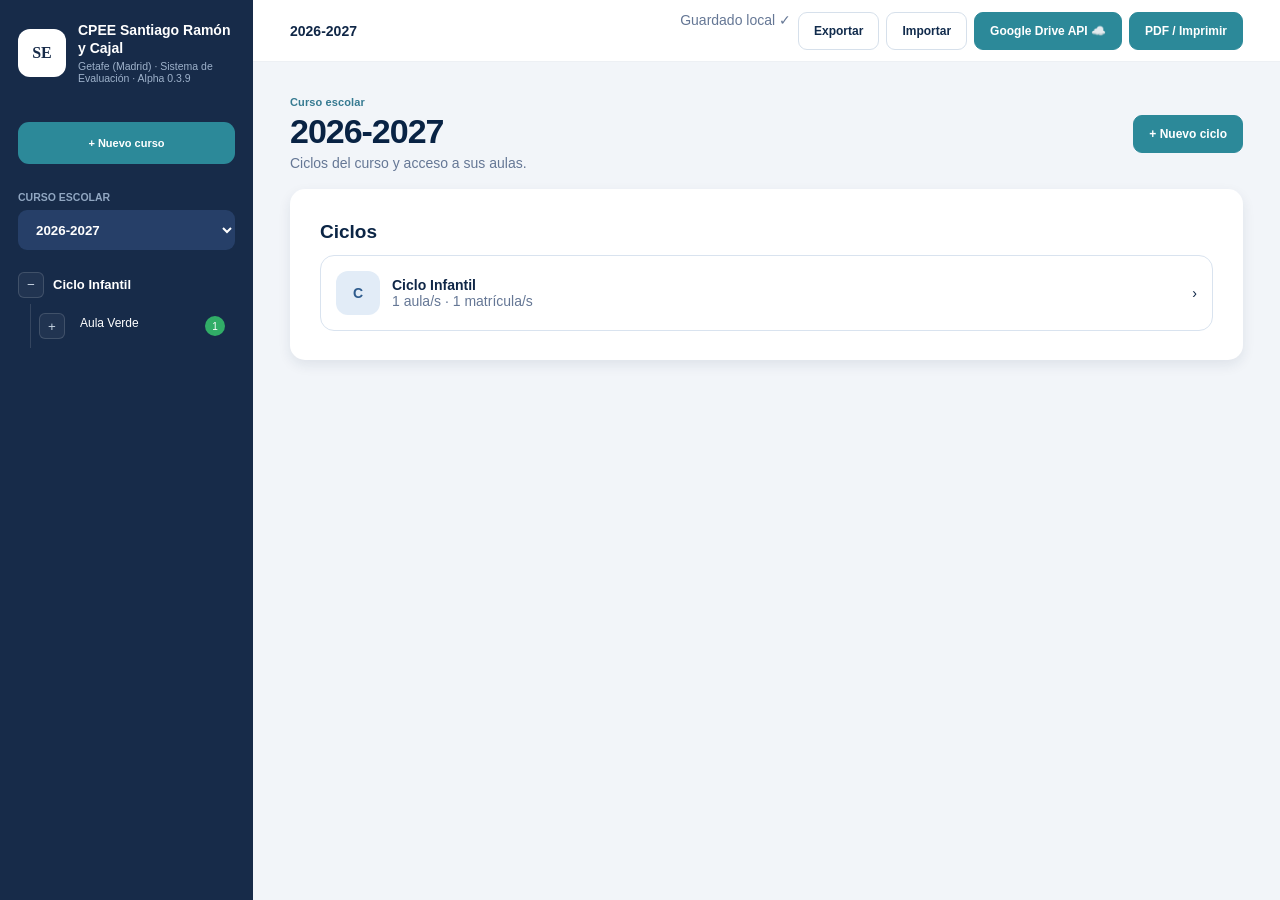
==== Evaluacion_Inicial_Gestion_Aula_ALPHA_0_3_9_DRIVE_API.html @ 4d6ffe16 "Add files via upload" ====
<!doctype html><html lang="es"><head><meta charset="utf-8"><meta name="viewport" content="width=device-width,initial-scale=1"><title>Sistema de Evaluación · Alpha 0.3.9+</title><style>
:root{--nav:#172b49;--nav2:#1f3557;--acc:#3f6ea3;--bg:#e9eef7;--line:#d6dfed;--muted:#69768c;--green:#16745a;--amber:#9b6918;--red:#a23b48;font-family:"Segoe UI",Arial,sans-serif}*{box-sizing:border-box}body{margin:0;background:var(--bg);color:#1e2a40;font-size:14px}.app{display:grid;grid-template-columns:292px 1fr;min-height:100vh}.side{position:sticky;top:0;height:100vh;overflow:auto;background:var(--nav);color:#fff;padding:18px 14px}.brand{display:flex;gap:11px;align-items:center;padding-bottom:16px;border-bottom:1px solid #ffffff22}.mark,.schoolLogo{width:52px;height:52px;background:#fff;color:var(--nav);border-radius:9px;display:grid;place-items:center;font:700 16px Georgia;overflow:hidden;flex:none}.schoolLogo img{width:100%;height:100%;object-fit:contain}.brand small{display:block;color:#b9c8de}.side label{display:block;margin:15px 5px 5px;color:#9fb2cf;font-size:11px;font-weight:800}.side select{width:100%;padding:9px;color:#fff;background:#203b62;border:1px solid #ffffff33;border-radius:7px}.cycle{width:100%;padding:9px 7px;border:0;background:none;color:#fff;text-align:left;font-weight:700;cursor:pointer}.rooms{margin-left:15px;padding-left:7px;border-left:1px solid #ffffff25}.room{width:100%;border:0;background:none;color:#d5dfed;text-align:left;padding:8px;border-radius:7px;cursor:pointer}.room:hover,.room.on{background:#fff;color:var(--nav);font-weight:700}.sideBtns{display:grid;gap:6px;margin-top:20px;padding-top:14px;border-top:1px solid #ffffff22}.main{min-width:0}.top{position:sticky;top:0;z-index:10;display:flex;justify-content:space-between;align-items:center;padding:12px 22px;background:#fff;border-bottom:1px solid var(--line)}.actions{display:flex;gap:7px;flex-wrap:wrap}.btn{border:1px solid var(--line);background:#fff;color:#1e2a40;padding:8px 11px;border-radius:7px;font:inherit;font-weight:600;cursor:pointer}.btn.primary{background:var(--nav2);border-color:var(--nav2);color:#fff}.btn.danger{color:var(--red)}.btn.sm{padding:5px 8px;font-size:12px}.side .btn{background:transparent;color:#fff;border-color:#ffffff35}.content{max-width:1220px;margin:auto;padding:24px}.hero,.head{display:flex;justify-content:space-between;align-items:flex-start;gap:12px}.hero{margin-bottom:18px}.ey{font-size:11px;font-weight:800;color:var(--acc);text-transform:uppercase}h1{font:700 30px Georgia;margin:4px 0}h2{font:700 21px Georgia;margin:3px 0 12px}.muted{color:var(--muted)}.card{background:#fff;border:1px solid var(--line);border-radius:11px;padding:20px;margin-bottom:18px;box-shadow:0 9px 25px #1a2a4414}.stats{display:grid;grid-template-columns:repeat(4,1fr);gap:10px;margin-bottom:18px}.stat{background:#fff;border:1px solid var(--line);border-radius:10px;padding:14px}.stat b{display:block;font-size:25px;color:var(--nav2)}.grid{display:grid;grid-template-columns:1fr 1fr;gap:10px}.full{grid-column:1/-1}.field label{display:block;font-size:11px;font-weight:800;color:var(--muted);margin-bottom:4px}.field input,.field textarea,.field select{width:100%;padding:8px;border:1px solid var(--line);border-radius:7px;font:inherit}.field textarea{min-height:60px}.students{display:grid;grid-template-columns:repeat(auto-fill,minmax(230px,1fr));gap:10px}.student{border:1px solid var(--line);border-radius:9px;padding:13px;cursor:pointer}.student:hover{border-color:var(--acc);transform:translateY(-1px)}.avatar{width:36px;height:36px;border-radius:50%;background:#dfe8f5;display:grid;place-items:center;color:var(--nav2);font-weight:800}.studentTop{display:flex;gap:9px;align-items:center}.studentTop div:nth-child(2){flex:1}.tag{display:inline-block;margin-top:8px;padding:4px 8px;border-radius:99px;background:#edf1f6;color:var(--muted);font-size:11px;font-weight:800}.tag.ok{background:#e5f3ed;color:var(--green)}.tag.work{background:#fbf0dc;color:var(--amber)}.tabs{position:sticky;top:61px;z-index:8;display:flex;gap:5px;overflow:auto;background:#edf2f8;border:1px solid var(--line);border-radius:9px;padding:8px;margin-bottom:15px}.section{scroll-margin-top:132px}.chips{display:grid;grid-template-columns:repeat(auto-fit,minmax(190px,1fr));gap:7px}.chip{border:1px solid var(--line);border-radius:7px;padding:7px;background:#fff}.area{padding:0;overflow:hidden}.areaHead{padding:14px 17px;background:#e4ecf7;border-top:4px solid var(--nav2)}.areaBody{padding:14px}.block{border:1px solid var(--line);border-radius:8px;overflow:hidden;margin-bottom:13px}.block h3{margin:0;padding:10px 12px;background:#f2f5fa}table{width:100%;border-collapse:collapse}th,td{border:1px solid var(--line);padding:7px;vertical-align:top}th{background:#f7f9fc;color:var(--muted);font-size:11px}.score{width:44px;text-align:center}.obs{width:100%;min-height:45px;border:1px solid var(--line);border-radius:6px}.ap{background:#fff6e7;border-left:4px solid var(--amber);padding:10px}.priority{display:grid;grid-template-columns:32px 1fr;gap:7px;margin:7px 0}.pnum{display:grid;place-items:center;background:var(--nav2);color:#fff;border-radius:6px}.modal{position:fixed;inset:0;background:#081425aa;display:none;place-items:center;z-index:30;padding:16px}.modal.open{display:grid}.modalbox{width:min(620px,100%);max-height:90vh;overflow:auto;background:#fff;border-radius:11px;padding:20px}.hidden{display:none!important}.warning{padding:9px;border-radius:7px;background:#fff6dc;border:1px solid #ead396;color:#745015;margin-bottom:14px;font-size:12px}@media(max-width:850px){.app{grid-template-columns:1fr}.side{position:static;height:auto}.stats,.grid{grid-template-columns:1fr}.top{position:static}}@media print{.side,.top,.noprint,.tabs,.warning{display:none!important}.app{display:block}.content{padding:0}.card{box-shadow:none}.area{break-before:page}}

.sideCreate{margin:15px 0 4px}.sideCreate .btn{width:100%}.cycleRow{display:grid;grid-template-columns:30px 1fr;gap:3px;align-items:center}.cycleToggle{height:28px;border:1px solid #ffffff24;border-radius:6px;background:rgba(255,255,255,.07);color:#fff;cursor:pointer}.cycleName{border:0;background:none;color:#fff;text-align:left;padding:9px 5px;font-weight:700;cursor:pointer}.cycleName.on{background:rgba(255,255,255,.15);border-radius:7px}.treeEmpty{padding:7px}.navCards{display:grid;grid-template-columns:repeat(auto-fit,minmax(245px,1fr));gap:12px}.navCard{display:grid;grid-template-columns:44px 1fr auto;align-items:center;gap:12px;padding:15px;border:1px solid #d9e3ef;border-radius:14px;background:rgba(255,255,255,.78);cursor:pointer}.navIcon,.evalIcon{width:44px;height:44px;border-radius:12px;background:#e2ecf7;display:grid;place-items:center;font-weight:800;color:#2e5b8d}.emptyState{padding:24px;border:1px dashed #bdcbdc;border-radius:12px;color:var(--muted);text-align:center}.viewGap{margin-top:14px}.student.historical{background:#f5f7fa}.tag.promoted{background:#e8e2f6;color:#644a98}.tag.off{background:#eceff3;color:#687386}.historyNotice{margin:0 0 16px;padding:12px 14px;border-left:4px solid #7a68a0;background:#f1edf8;border-radius:8px;color:#57486f}.evalList{display:grid;gap:10px;margin-top:14px}.evalCard{display:flex;justify-content:space-between;gap:12px;align-items:center;padding:13px;border:1px solid #d9e2ee;border-radius:12px;background:#fff}.evalMain{display:flex;gap:12px;align-items:center;cursor:pointer;flex:1}.evalActions,.modalActions{display:flex;gap:7px;flex-wrap:wrap}.modalActions{justify-content:flex-end;margin-top:15px}body{background:radial-gradient(circle at 8% 8%,rgba(98,142,192,.22),transparent 28rem),linear-gradient(145deg,#edf3f9,#e6edf6 52%,#f5f7fa);background-attachment:fixed}.side{background:linear-gradient(160deg,rgba(20,40,69,.96),rgba(30,59,92,.9));backdrop-filter:blur(16px)}.card,.stat,.modalbox{background:rgba(255,255,255,.88);border:1px solid rgba(255,255,255,.78);box-shadow:0 16px 40px rgba(35,52,80,.09);backdrop-filter:blur(10px)}
@page{size:A4 portrait;margin:11mm 9mm 12mm}@media print{html,body{background:#fff!important;font-size:9pt!important;-webkit-print-color-adjust:exact!important;print-color-adjust:exact!important}.side,.top,.noprint,.modal{display:none!important}.app{display:block!important}.content{max-width:none!important;padding:0!important}.card,.stat,.area,.block{background:#fff!important;backdrop-filter:none!important;box-shadow:none!important;border-color:#bac6d5!important}.area{break-before:page!important;overflow:visible!important}thead{display:table-header-group!important}tr,.apRow,.apPanel,.nextBox,.priority,.contextBox{break-inside:avoid!important}table{table-layout:fixed!important;font-size:7.2pt!important}th,td{padding:3px 4px!important;overflow-wrap:anywhere!important}textarea{resize:none!important;overflow:visible!important;min-height:30px!important}}

/* V26.2 reference visual layer retained */
:root{--nav:#172b49;--nav-selected:#263f68;--teal:#2c8999;--yellow:#ffc400;--red:#e54b43;--green:#2cab61;--blue:#2f7fd1;--canvas:#f2f5f9;--panel:#fff;--ink:#102747;--muted:#657795;--line:#dae3ee;--purple:#7d51c2;--purple-bg:#f1ebfb;--shadow:0 5px 13px rgba(25,48,78,.09);font-family:"Segoe UI",Arial,sans-serif}
html,body{background:var(--canvas);color:var(--ink)}body:before{display:none!important}.app{grid-template-columns:253px 1fr}.side{padding:22px 18px;background:var(--nav)!important;border:0;box-shadow:none!important;backdrop-filter:none!important;-webkit-backdrop-filter:none!important}.brand{padding:0 0 28px;border:0;gap:12px;min-width:0}.brand>div:last-child{min-width:0}.schoolLogo,.mark{width:48px;height:48px;border-radius:12px;background:#fff;border:0;box-shadow:none}.brand b{display:block;font-size:14px;font-weight:750;white-space:normal;line-height:1.25}.brand small{margin-top:3px;color:#9eb2cb;font-size:10.5px}.sideCreate{margin:10px 0 27px}.sideCreate .btn{width:100%;height:42px;border:0;border-radius:11px;background:var(--teal)!important;color:#fff;font-weight:700;box-shadow:none}.side label{margin:0 0 7px;color:#91a7c2;font-size:10.5px;letter-spacing:0;text-transform:none}.side select{height:40px;padding:0 14px;border:0;border-radius:9px;background:var(--nav-selected)!important;color:#fff!important;font-weight:700;box-shadow:none}.side select option{background:#fff!important;color:#172b49!important}.treeCycle{margin-top:20px}.cycleRow,.roomRow{display:grid;grid-template-columns:26px 1fr;gap:5px;align-items:center}.cycleToggle,.roomToggle{width:26px;height:26px;padding:0;border:1px solid #ffffff24;border-radius:6px;background:#ffffff0c;color:#c7d4e2;cursor:pointer}.cycleName{padding:7px 4px;margin:0;background:none!important;color:#fff;font-size:13px;font-weight:750;text-align:left}.rooms{margin:5px 0 0 12px;padding-left:8px;border-left:1px solid #ffffff20}.room{margin:2px 0;padding:10px 10px;border-radius:7px;color:#fff;font-size:12px}.room:hover{background:#203958}.room.on{position:relative;background:var(--nav-selected)!important;color:#fff!important;box-shadow:none!important}.room.on:before{content:"";position:absolute;left:-8px;top:0;bottom:0;width:4px;border-radius:2px;background:var(--yellow)}.roomCount{float:right;background:#31ad67;color:#fff;min-width:20px;height:20px;padding:0 6px;border-radius:999px;display:inline-grid;place-items:center;font-size:10px}.treeStudents{margin:3px 0 8px 31px;display:grid;gap:2px}.treeStudent{display:flex;justify-content:space-between;width:100%;padding:7px 9px;border:0;border-radius:6px;background:transparent;color:#aebfd2;text-align:left;font-size:11px;cursor:pointer}.treeStudent:hover,.treeStudent.on{background:#ffffff17;color:#fff}.treeStudent small{display:grid;place-items:center;min-width:18px;height:18px;border-radius:999px;background:#405b7d;color:#fff;font-size:9px}.treeEmpty{color:#91a7c2}.hidden{display:none!important}
.top{height:62px;padding:0 37px;background:#fff!important;border-bottom:1px solid #edf0f4;box-shadow:none!important;backdrop-filter:none!important}.content{max-width:none;padding:34px 37px 44px}.hero{margin:0 0 18px;align-items:center}.ey{color:#367a91;font-size:11px;letter-spacing:.01em;text-transform:none}.hero h1,h1{font-family:"Segoe UI",Arial,sans-serif;font-size:34px;font-weight:750;letter-spacing:-.03em;color:#092344}.btn{min-height:38px;padding:8px 15px;border:1px solid #d6e0eb;border-radius:9px;background:#fff;color:#112b4c;font-size:12px;font-weight:650;box-shadow:none}.btn:hover{background:#f8fafc;border-color:#c6d3e1;transform:none}.btn.primary{border-color:var(--teal);background:var(--teal);color:#fff}.btn.danger{background:#fff;color:#a63e49;border-color:#e1c8cd}.btn.sm{min-height:30px;padding:5px 10px;font-size:11px}.card,.stat,.modalbox,.evalHeader{background:#fff!important;border:0!important;border-radius:15px!important;box-shadow:var(--shadow)!important;backdrop-filter:none!important}.card{padding:29px 30px;margin-bottom:20px}h2{font-family:"Segoe UI",Arial,sans-serif;font-size:19px;font-weight:750;color:#0b2545}.historyNotice{margin:0 0 21px;padding:15px 24px;border:0;border-left:4px solid var(--purple);border-radius:6px;background:var(--purple-bg);color:#55426f;font-size:12px}.tag{display:inline-flex;align-items:center;gap:6px;padding:5px 11px;border-radius:999px;font-size:11px}.tag:before{content:"";width:8px;height:8px;border-radius:50%;background:currentColor}.tag.promoted{background:#f0e9fb;color:#7c4fbd}.tag.ok{background:#e9f7ef;color:#26935a}.tag.work{background:#fff1d5;color:#9b6a00}.tag.off{background:#edf1f5;color:#68788b}.studentColumns{display:grid;grid-template-columns:minmax(340px,.85fr) minmax(500px,1fr);gap:22px}.oneCol{grid-template-columns:1fr}.evalList{gap:12px}.evalCard{min-height:110px;padding:18px 18px 18px 26px;border:1px solid #dde5ef;border-radius:14px;background:#f8fafc;box-shadow:none}.pendingEval{border-left:4px solid var(--yellow)}.evalMain{gap:22px}.evalIcon{width:66px;height:66px;border-radius:50%;background:#f8fafc!important;color:#071e3d;box-shadow:inset 0 0 0 8px #dce5f1!important;font-size:14px;font-weight:800}.evalMain b{font-size:16px;color:#0b2749}.evalActions .btn:first-child{min-width:78px;background:var(--teal);border-color:var(--teal);color:#fff}.field label{margin-bottom:7px;color:#526884;font-size:11.5px;font-weight:500}.field input,.field textarea,.field select,.obs,.priority input{padding:11px 14px;border:1px solid #d5dfeb;border-radius:9px;background:#f9fbfd;color:#132a48;box-shadow:none}.field input:focus,.field textarea:focus,.field select:focus,.obs:focus,.priority input:focus{border-color:#8da9c6;box-shadow:0 0 0 3px #366b9d14}.flexibleField{min-width:0}.flexFieldHead{display:grid;grid-template-columns:1fr auto;gap:8px;align-items:center;margin-bottom:7px}.flexTitle{font-weight:650!important;background:#fff!important}.flexibleField textarea{width:100%;min-height:80px}.prioritiesHead{margin-top:22px}.tabs{top:62px;padding:7px;border:1px solid #e0e7ef!important;border-radius:10px;background:#fff!important;box-shadow:0 4px 12px #1f36520d!important}.identityV22{position:relative;overflow:hidden;background:#fff!important}.identityV22:before{content:"";position:absolute;left:0;right:0;top:0;height:7px;background:linear-gradient(90deg,var(--red) 0 25%,var(--yellow) 25% 50%,var(--green) 50% 75%,var(--blue) 75% 100%)}.area{border:1px solid #e0e6ee!important;border-radius:12px!important;background:#fff!important;box-shadow:none!important}.areaHead{padding:15px 18px;background:#f3f6f9!important;border:0!important;border-left:4px solid #2d709e!important}.block{border:1px solid #e1e7ed;border-radius:9px}.blockTitle,.block h3{background:#f8fafc}th{background:#f4f7fa;color:#52667c}th,td{border-color:#dce4eb}.modal{background:#0b1c318c;backdrop-filter:blur(3px)}.modalbox{padding:24px!important;border-radius:15px!important;box-shadow:0 18px 60px #091b303f!important}
@media(max-width:1000px){.studentColumns{grid-template-columns:1fr}}@media(max-width:850px){.app{grid-template-columns:1fr}.side{position:static;height:auto}.top{height:auto;padding:12px 18px}.content{padding:20px}}
@page{size:A4 portrait;margin:11mm 9mm 12mm}@media print{html,body{background:#fff!important;font-size:9pt!important}.side,.top,.noprint,.tabs,.modal{display:none!important}.app,.main{display:block!important}.content{max-width:none!important;padding:0!important}.studentColumns{display:block!important}.card,.stat,.evalHeader,.identityV22,.area,.block{background:#fff!important;box-shadow:none!important;border-color:#bcc8d4!important}.area{break-before:page!important;overflow:visible!important}thead{display:table-header-group!important}tr,.apRow,.apPanel,.nextBox,.priority,.contextBox,.flexibleField{break-inside:avoid!important}table{table-layout:fixed!important;font-size:7.1pt!important}textarea{resize:none!important;overflow:visible!important}}

/* V28.1 functional controls, preserving V26.2 visual language */
.flexibleField{padding:14px;border:1px solid #e0e7ef;border-radius:12px;background:#f8fafc}.flexFieldHead{display:grid;grid-template-columns:1fr auto;gap:9px;align-items:center;margin-bottom:9px}.flexTitle{width:100%;height:38px;padding:8px 11px;border:1px solid #d5dfeb;border-radius:8px;background:#fff;color:#0b2749;font:650 12px "Segoe UI",Arial,sans-serif}.flexTitle:focus,.flexibleField textarea:focus{outline:none;border-color:#8da9c6;box-shadow:0 0 0 3px #366b9d14}.flexibleField textarea{width:100%;min-height:88px!important;padding:11px 13px;border:1px solid #d5dfeb;border-radius:8px;background:#fff;color:#132a48;font:inherit}.deleteEvalBtn{background:#fff!important;border-color:#e1c8cd!important;color:#a63e49!important;min-width:auto!important}.deleteEvalBtn:hover{background:#fff5f6!important;border-color:#d9aeb6!important}.prioritiesHead{margin-top:24px}
@media print{.flexibleField{padding:5px!important;border:1px solid #ccd5df!important;background:#fff!important}.flexTitle,.flexibleField textarea{border-color:#ccd5df!important;background:#fff!important;box-shadow:none!important}}

/* Alpha 0.2: semantic evaluation metadata */
.evalMetaList{display:flex;gap:7px 14px;flex-wrap:wrap;margin-top:5px;color:#657795;font-size:12px}.evalMetaList span{white-space:nowrap}.evalMetaList b{font-weight:650;color:#405774}.evalHeaderInfo{min-width:0}.evalHeaderInfo>b{display:block;color:#102747;font-size:13px;margin-bottom:4px}.evalHeaderMeta{display:flex;gap:4px 14px;flex-wrap:wrap;color:#657795;font-size:11px}.evalHeaderMeta span{white-space:nowrap}.evalHeaderMeta b{font-weight:650;color:#415a77}.printEvalMeta{display:flex;flex-wrap:wrap;gap:10px 24px;margin-top:13px;padding-top:12px;border-top:1px solid #e2e8ef}.printEvalMeta>div{display:grid;gap:2px}.printEvalMeta span{color:#6b7c92;font-size:10px;text-transform:uppercase;letter-spacing:.035em}.printEvalMeta b{color:#15304f;font-size:12px;font-weight:650}
@media print{.printEvalMeta{display:grid!important;grid-template-columns:1.35fr .8fr .8fr .8fr 1fr!important;gap:4mm!important;margin-top:4mm!important;padding-top:3mm!important;border-top:1px solid #cfd8e2!important}.printEvalMeta span{font-size:6.8pt!important;color:#5c6d80!important}.printEvalMeta b{font-size:8pt!important}.evalHeaderMeta,.evalMetaList{display:none!important}}

/* Alpha 0.3 - profesionales estructurados */
.professionalsWrap{margin-top:2px;padding:16px 17px;border:1px solid #dde5ee;border-radius:12px;background:#f8fafc}.professionalsHead{margin-bottom:12px}.professionalsHead h3{margin:0 0 3px;color:#0b2749;font-size:14px}.professionalList{display:grid;gap:9px}.professionalRow{display:grid;grid-template-columns:minmax(160px,.55fr) minmax(260px,1.45fr) auto;gap:10px;align-items:end;padding:11px 12px;border:1px solid #dde5ef;border-radius:10px;background:#fff}.professionalRow .field{margin:0}.professionalDelete{margin-bottom:1px}.professionalEmpty{padding:16px;border:1px dashed #d1dbe6;border-radius:9px;background:#fff;color:#657795;text-align:center;font-size:12px}
@media(max-width:900px){.professionalRow{grid-template-columns:1fr}.professionalDelete{justify-self:start}}
@media print{.professionalsWrap{border:1px solid #c8d2dc!important;background:#fff!important;padding:7px!important}.professionalRow{grid-template-columns:.7fr 1.3fr!important;padding:5px!important;border-color:#d2dae3!important;break-inside:avoid!important}.professionalsHead .muted,.professionalEmpty{font-size:7pt!important}}
</style><style>.top,.tabs,.evalHeader{background:#fff!important;opacity:1!important;backdrop-filter:none!important}.evalHeader{position:sticky;top:0;z-index:30;display:grid;grid-template-columns:auto 1fr auto;gap:12px;align-items:center;padding:12px 14px;border:1px solid var(--line);border-radius:10px;margin-bottom:8px;box-shadow:0 3px 12px #00000012}.identityRow{display:grid;grid-template-columns:auto 1fr;gap:18px;align-items:center;margin-bottom:18px}.evalLogo{width:110px;height:82px;border:1px solid var(--line);border-radius:8px;background:#fff;overflow:hidden}.evalLogo img{width:100%;height:100%;object-fit:contain}.legend{display:flex;gap:6px;flex-wrap:wrap}.legend span{font-size:11px;font-weight:750;padding:4px 8px;border-radius:999px;background:#edf2f8}.areaHead,.blockTitle{display:flex;justify-content:space-between;align-items:center;gap:10px}.blockTitle{padding:10px 12px;background:#f2f5fa}.blockTitle h3{padding:0}.contextBox{box-shadow:none}.chip{display:grid;grid-template-columns:auto 1fr auto;gap:7px;align-items:center}.apRow td{background:#fff4df}.apPanel{border-left:4px solid var(--amber);padding:11px}.apOptions{display:grid;grid-template-columns:1fr 1fr;gap:7px;margin:9px 0}.apGrid{display:grid;grid-template-columns:repeat(4,1fr);gap:7px}.nextBox{padding:10px}.priority{grid-template-columns:32px 1fr auto}.identityV22{background:linear-gradient(125deg,#fff 55%,#eff4fb)}@media(max-width:900px){.evalHeader{position:static;grid-template-columns:1fr}.identityRow,.apGrid,.apOptions{grid-template-columns:1fr}.tabs{top:0}.section{scroll-margin-top:75px}}@media print{.evalHeader{position:static;box-shadow:none}.identityRow{grid-template-columns:auto 1fr}.apGrid,.apOptions{grid-template-columns:1fr 1fr}.section{scroll-margin-top:0}}
.tabs .btn.activeTab{background:var(--nav2);border-color:var(--nav2);color:#fff}
.btn.success{background:#e9f7ef;border-color:#b8e3ca;color:#16745a}
.btn.success:hover{background:#dcf2e6}
.btn.warn{background:#fff1d5;border-color:#edd39b;color:#9b6a00}
.btn:focus-visible,input:focus-visible,textarea:focus-visible,select:focus-visible,[contenteditable]:focus-visible{outline:2px solid var(--acc);outline-offset:2px}
.evalMetaEdit{display:grid;grid-template-columns:1fr 160px;gap:10px;margin-top:12px}
@media(max-width:700px){.evalMetaEdit{grid-template-columns:1fr}}
@media print{.evalMetaEdit{display:none!important}}
</style>
<script src="https://apis.google.com/js/api.js" onload="gapiLoaded()"></script>
<script src="https://accounts.google.com/gsi/client" onload="gisLoaded()"></script>
</head>
<body><div class="app"><aside class="side"><div class="brand" style="cursor:pointer" title="Ir al inicio del curso" onclick="selectCourse(db.selected.courseId)"><div class="schoolLogo"><img src="https://site.educa.madrid.org/cpee.ramonycajal.getafe//wp-content/uploads/cpee.ramonycajal.getafe/2021/04/cropped-logo-del-cole-imagen.png" alt="Logo del CPEE Santiago Ramón y Cajal" onerror="this.style.display='none';this.parentElement.textContent='SE'"></div><div><b>CPEE Santiago Ramón y Cajal</b><small>Getafe (Madrid) · Sistema de Evaluación · Alpha 0.3.9</small></div></div><div class="sideCreate noprint"><button class="btn sm" onclick="addCourseUI()">+ Nuevo curso</button></div><label>CURSO ESCOLAR</label><select id="courseSelect" onchange="selectCourse(this.value)"></select><nav id="tree"></nav></aside><main class="main"><header class="top"><div id="crumb"></div><div class="actions noprint"><span id="status" class="muted">Preparado</span><button class="btn" onclick="exportDB()">Exportar</button><button class="btn" onclick="fileDB.click()">Importar</button><input id="fileDB" type="file" accept="application/json" hidden><button class="btn primary" id="gdriveBtn" onclick="handleAuthClick()" title="Sincronizar directamente con Google Drive API">Google Drive API ☁️</button><button class="btn primary" onclick="saveAndPrint()">PDF / Imprimir</button></div></header><div id="content" class="content"></div></main></div><div id="modal" class="modal" onclick="if(event.target===this)closeModal()"><div class="modalbox"><div class="head"><h2 id="modalTitle"></h2><button class="btn sm" onclick="closeModal()">Cerrar</button></div><div id="modalBody"></div></div></div>
<script>
'use strict';
const KEY='sistema_evaluacion_v22',LEGACY_KEY='eval_aula_v19_relacional',id=()=>crypto.randomUUID?.()||Math.random().toString(36).slice(2)+Date.now().toString(36),clone=o=>JSON.parse(JSON.stringify(o)),esc=s=>String(s??'').replace(/[&<>"']/g,c=>({'&':'&amp;','<':'&lt;','>':'&gt;','"':'&quot;',"'":'&#39;'}[c]));
function seed(){const c=id(),cy=id(),cl=id(),sid=id(),en=id(),ev=id();return{schemaVersion:26,selected:{courseId:c,cycleId:null,classId:null,studentId:null,evaluationId:null},courses:[{id:c,name:'2026-2027',active:true}],cycles:[{id:cy,courseId:c,name:'Ciclo Infantil',open:true}],classes:[{id:cl,cycleId:cy,name:'Aula Verde',tutor:'',professionals:'',notes:''}],students:[{id:sid,name:'Alumno/a de ejemplo',birth:'',active:true}],enrollments:[{id:en,studentId:sid,classId:cl,courseId:c,startDate:new Date().toISOString().slice(0,10),endDate:null,status:'active'}],evaluations:[{id:ev,studentId:sid,enrollmentId:en,courseId:c,classId:cl,title:'Evaluación inicial',date:new Date().toISOString().slice(0,10),status:'draft',updatedAt:new Date().toISOString(),data:evaluationData()}],promotions:[]}}
let db;try{db=JSON.parse(localStorage.getItem(KEY))||JSON.parse(localStorage.getItem(LEGACY_KEY))||seed()}catch{db=seed()}let timer;
function migrate(){db.schemaVersion=26;db.selected=db.selected||{};db.selected.cycleId=null;db.selected.evaluationId=null;db.evaluations=db.evaluations||[];db.enrollments=db.enrollments||[];db.promotions=db.promotions||[];db.evaluations.forEach((e,i)=>{e.title=e.title||'Evaluación '+(i+1);e.date=e.date||String(e.updatedAt||new Date().toISOString()).slice(0,10);e.status=e.status||'draft';if(!e.enrollmentId)e.enrollmentId=db.enrollments.find(x=>x.studentId===e.studentId&&x.courseId===e.courseId&&x.classId===e.classId)?.id||null})}migrate();
const byId=(a,x)=>a.find(v=>v.id===x),course=()=>byId(db.courses,db.selected.courseId),selectedCycle=()=>byId(db.cycles,db.selected.cycleId),room=()=>byId(db.classes,db.selected.classId),cycleOf=c=>c?byId(db.cycles,c.cycleId):null,student=()=>byId(db.students,db.selected.studentId),contextEnrollment=(sid=student()?.id)=>db.enrollments.find(x=>x.studentId===sid&&x.courseId===db.selected.courseId&&(!db.selected.classId||x.classId===db.selected.classId))||db.enrollments.find(x=>x.studentId===sid&&x.courseId===db.selected.courseId),activeEnrollment=(sid=student()?.id)=>db.enrollments.find(x=>x.studentId===sid&&x.status==='active'),evaluation=()=>byId(db.evaluations,db.selected.evaluationId),evaluationsForEnrollment=en=>db.evaluations.filter(x=>x.enrollmentId===en?.id||(x.studentId===en?.studentId&&x.courseId===en?.courseId&&x.classId===en?.classId)).sort((a,b)=>(b.date||'').localeCompare(a.date||''));
function setSaveStatus(t){const s=document.getElementById('status'),es=document.getElementById('evalStatus');if(s)s.textContent=t;if(es)es.textContent=t}function save(){clearTimeout(timer);timer=null;try{localStorage.setItem(KEY,JSON.stringify(db));setSaveStatus('Guardado local ✓')}catch{setSaveStatus('Exporta una copia')}}function changed(){setSaveStatus('Guardando…');clearTimeout(timer);timer=setTimeout(save,150)}function saveAndPrint(){save();window.print()}window.addEventListener('beforeunload',()=>{if(timer)save()});document.addEventListener('keydown',e=>{if(e.key==='Escape'&&modal.classList.contains('open'))closeModal()});
function studentsInClass(cid){const ens=db.enrollments.filter(x=>x.classId===cid&&x.courseId===db.selected.courseId);return ens.map(en=>({student:byId(db.students,en.studentId),enrollment:en})).filter(x=>x.student)}function progress(sid,enrollmentId){const e=db.evaluations.filter(x=>x.studentId===sid&&(!enrollmentId||x.enrollmentId===enrollmentId)).sort((a,b)=>(b.date||'').localeCompare(a.date||''))[0];if(!e)return 0;let a=[];(e.data?.areas||[]).forEach(x=>x.blocks.forEach(b=>b.indicators.forEach(i=>a.push(i.score))));return a.length?Math.round(a.filter(Boolean).length/a.length*100):0}
function render(){renderTree();const r=room(),st=student(),cy=selectedCycle(),ev=evaluation();crumb.innerHTML=`<b>${esc(course()?.name||'')}</b>${cy?' · '+esc(cy.name):''}${r?' · '+esc(r.name):''}${st?' · '+esc(st.name):''}${ev?' · '+esc(ev.title):''}`;ev&&st?renderEvaluation(st,ev):st?renderStudent(st):r?renderClass(r):cy?renderCycle(cy):renderCourse(course());save()}
function renderTree(){courseSelect.innerHTML=db.courses.map(c=>`<option value="${c.id}" ${c.id===db.selected.courseId?'selected':''}>${esc(c.name)}</option>`).join('');tree.innerHTML=db.cycles.filter(x=>x.courseId===db.selected.courseId).map(cy=>`<div class="treeCycle"><div class="cycleRow"><button class="cycleToggle" title="${cy.open?'Colapsar':'Expandir'}" onclick="event.stopPropagation();toggleCycle('${cy.id}')">${cy.open?'−':'+'}</button><button class="cycleName ${cy.id===db.selected.cycleId&&!db.selected.classId?'on':''}" onclick="openCycle('${cy.id}')">${esc(cy.name)}</button></div><div class="rooms ${cy.open?'':'hidden'}">${db.classes.filter(x=>x.cycleId===cy.id).map(r=>{const rows=studentsInClass(r.id),opened=r.id===db.selected.classId;return`<div class="treeRoom"><div class="roomRow"><button class="roomToggle" title="${opened?'Ocultar alumnos':'Mostrar alumnos'}" onclick="event.stopPropagation();toggleRoom('${r.id}')">${opened?'−':'+'}</button><button class="room ${opened&&!db.selected.studentId?'on':''}" onclick="openClass('${r.id}')">${esc(r.name)} <span class="roomCount">${rows.length}</span></button></div><div class="treeStudents ${opened?'':'hidden'}">${rows.map(({student:st,enrollment:en})=>{const promoted=en.status==='completed'&&db.promotions.some(p=>p.fromEnrollmentId===en.id);return`<button class="treeStudent ${st.id===db.selected.studentId?'on':''}" onclick="openStudent('${st.id}')"><span>${esc(st.name)}</span>${promoted?'<small>P</small>':en.status==='active'?'<small>A</small>':''}</button>`}).join('')||'<div class="muted treeEmpty">Sin alumnos</div>'}</div></div>`}).join('')||'<div class="muted treeEmpty">Sin aulas</div>'}</div></div>`).join('')}
function selectCourse(x){db.selected={courseId:x,cycleId:null,classId:null,studentId:null,evaluationId:null};render()}
function toggleCycle(x){const cy=byId(db.cycles,x);cy.open=!cy.open;renderTree();changed()}function toggleRoom(x){if(db.selected.classId===x){db.selected.classId=null;db.selected.studentId=null;db.selected.evaluationId=null}else{const r=byId(db.classes,x);db.selected.cycleId=r?.cycleId||null;db.selected.classId=x;db.selected.studentId=null;db.selected.evaluationId=null}render()}
function openCycle(x){const cy=byId(db.cycles,x);cy.open=true;db.selected.cycleId=x;db.selected.classId=null;db.selected.studentId=null;db.selected.evaluationId=null;render()}
function openClass(x){const r=byId(db.classes,x);db.selected.cycleId=r?.cycleId||null;db.selected.classId=x;db.selected.studentId=null;db.selected.evaluationId=null;render()}
function openStudent(x){const en=db.enrollments.find(e=>e.studentId===x&&e.courseId===db.selected.courseId&&(!db.selected.classId||e.classId===db.selected.classId))||db.enrollments.find(e=>e.studentId===x&&e.courseId===db.selected.courseId);if(en){db.selected.classId=en.classId;db.selected.cycleId=cycleOf(byId(db.classes,en.classId))?.id||db.selected.cycleId}db.selected.studentId=x;db.selected.evaluationId=null;render();scrollTo(0,0)}
function openEvaluation(x){db.selected.evaluationId=x;render();scrollTo(0,0)}
function renderCourse(c){if(!c){content.innerHTML='<div class="emptyState">No hay cursos creados.</div>';return}const cycles=db.cycles.filter(x=>x.courseId===c.id);content.innerHTML=`<div class="hero"><div><div class="ey">Curso escolar</div><h1>${esc(c.name)}</h1><div class="muted">Ciclos del curso y acceso a sus aulas.</div></div><button class="btn primary noprint" onclick="addCycleUI()">+ Nuevo ciclo</button></div><section class="card"><h2>Ciclos</h2><div class="navCards">${cycles.map(cy=>{const rs=db.classes.filter(r=>r.cycleId===cy.id),ns=rs.reduce((n,r)=>n+studentsInClass(r.id).length,0);return`<article class="navCard" onclick="openCycle('${cy.id}')"><div class="navIcon">C</div><div><b>${esc(cy.name)}</b><div class="muted">${rs.length} aula/s · ${ns} matrícula/s</div></div><span>›</span></article>`}).join('')||'<div class="emptyState">Este curso todavía no tiene ciclos.</div>'}</div></section>`}
function renderCycle(cy){const rs=db.classes.filter(r=>r.cycleId===cy.id);content.innerHTML=`<button class="btn noprint" onclick="db.selected.cycleId=null;render()">← Volver al curso</button><div class="hero viewGap"><div><div class="ey">${esc(course().name)} · Ciclo</div><h1>${esc(cy.name)}</h1><div class="muted">Aulas asociadas a este ciclo.</div></div><div class="actions noprint"><button class="btn" onclick="editCycleUI('${cy.id}')">Renombrar ciclo</button><button class="btn danger" onclick="deleteCycle('${cy.id}')">Eliminar ciclo</button><button class="btn primary" onclick="addClassUI('${cy.id}')">+ Nueva aula</button></div></div><section class="card"><h2>Aulas</h2><div class="navCards">${rs.map(r=>`<article class="navCard" onclick="openClass('${r.id}')"><div class="navIcon">A</div><div><b>${esc(r.name)}</b><div class="muted">${studentsInClass(r.id).length} matrícula/s${r.tutor?' · '+esc(r.tutor):''}</div></div><span>›</span></article>`).join('')||'<div class="emptyState">Este ciclo todavía no tiene aulas.</div>'}</div></section>`}
function persistAndReload(){save()}
function ensureRoomProfessionals(r){if(!Array.isArray(r.professionalList)){r.professionalList=[];const legacy=String(r.professionals||'').trim();if(legacy)r.professionalList.push({id:id(),role:'Otro',name:legacy});r.professionals=''}}
function professionalRoles(){return['Tutor/a','PT','AL','Fisioterapeuta','Terapeuta ocupacional','Orientación','Técnico/a educativo/a','Enfermería','Otro']}
function professionalRow(p,i){return`<div class="professionalRow"><div class="field"><label>Rol</label><select onchange="updateProfessional(${i},'role',this.value)">${professionalRoles().map(role=>`<option value="${esc(role)}" ${p.role===role?'selected':''}>${esc(role)}</option>`).join('')}</select></div><div class="field professionalName"><label>Nombre y apellidos</label><input value="${esc(p.name||'')}" oninput="updateProfessional(${i},'name',this.value)" placeholder="Nombre y apellidos"></div><button type="button" class="btn sm danger noprint professionalDelete" onclick="deleteProfessional(${i})">Eliminar</button></div>`}
function addProfessional(){const r=room();if(!r)return;ensureRoomProfessionals(r);r.professionalList.push({id:id(),role:'Tutor/a',name:''});save();const y=window.scrollY;renderClass(r);requestAnimationFrame(()=>window.scrollTo(0,y))}
function updateProfessional(i,k,v){const r=room();if(!r)return;ensureRoomProfessionals(r);if(!r.professionalList[i])return;r.professionalList[i][k]=v;changed()}
function deleteProfessional(i){const r=room();if(!r)return;ensureRoomProfessionals(r);const p=r.professionalList[i];if(!p)return;if(confirm(`¿Eliminar a ${p.name||'este profesional'} del aula?`)){r.professionalList.splice(i,1);save();const y=window.scrollY;renderClass(r);requestAnimationFrame(()=>window.scrollTo(0,y))}}
function renderClass(r){ensureRoomProfessionals(r);const rows=studentsInClass(r.id),active=rows.filter(x=>x.enrollment.status==='active').length,promoted=rows.filter(x=>x.enrollment.status==='completed'&&db.promotions.some(p=>p.fromEnrollmentId===x.enrollment.id)).length,withdrawn=rows.filter(x=>x.enrollment.status==='withdrawn').length;content.innerHTML=`<div class="hero"><div><div class="ey">${esc(cycleOf(r)?.name||'Sin ciclo')} · Aula</div><h1>${esc(r.name)}</h1><div class="muted">Alumnado actual e histórico de este curso.</div></div><div class="actions noprint"><button class="btn" onclick="editClassUI('${r.id}')">Renombrar aula</button><button class="btn danger" onclick="deleteClass('${r.id}')">Eliminar aula</button><button class="btn primary" onclick="addStudentUI()">+ Nuevo alumno</button></div></div><div class="stats"><div class="stat"><b>${rows.length}</b>Total</div><div class="stat"><b>${active}</b>Activos</div><div class="stat"><b>${promoted}</b>Promocionados</div><div class="stat"><b>${withdrawn}</b>Bajas</div></div><section class="card"><h2>Datos del aula</h2><div class="grid">${field('Tutor/a',r.tutor,`setRoom('tutor',this.value)`)}<div class="professionalsWrap full"><div class="head professionalsHead"><div><h3>Profesionales del aula</h3><div class="muted">Rol y nombre y apellidos.</div></div><button type="button" class="btn sm primary noprint" onclick="addProfessional()">+ Añadir profesional</button></div><div class="professionalList" data-room-id="${esc(r.id)}">${r.professionalList.map((p,i)=>professionalRow(p,i)).join('')||'<div class="professionalEmpty">Todavía no hay profesionales añadidos.</div>'}</div></div>${textarea('Observaciones',r.notes,`setRoom('notes',this.value)`,'full')}</div></section><section class="card"><div class="head"><div><h2>Alumnado</h2><div class="muted">Los alumnos promocionados permanecen visibles en su curso anterior.</div></div><input placeholder="Buscar…" oninput="filterStudents(this.value)"></div><div class="students">${rows.map(({student:st,enrollment:en})=>{const p=progress(st.id,en.id),prom=db.promotions.some(x=>x.fromEnrollmentId===en.id),label=en.status==='active'?'Activo':prom?'Promocionado':en.status==='withdrawn'?'Baja':'Finalizado',cls=en.status==='active'?'ok':prom?'promoted':'off';return`<article class="student ${en.status!=='active'?'historical':''}" data-name="${esc(st.name.toLowerCase())}" onclick="openStudent('${st.id}')"><div class="studentTop"><div class="avatar">${esc(st.name[0]||'?')}</div><div><b>${esc(st.name)}</b><div class="muted">${esc(en.startDate)}${en.endDate?' → '+esc(en.endDate):''}</div></div>›</div><span class="tag ${cls}">${label}</span><span class="tag ${p===100?'ok':p?'work':''}">${p===100?'Evaluación completa':p?'Evaluación '+p+'%':'Sin iniciar'}</span></article>`}).join('')||'<div class="emptyState">Sin alumnos.</div>'}</div></section>`}
function renderStudent(st){const en=contextEnrollment(st.id),r=byId(db.classes,en?.classId),cy=cycleOf(r),c=byId(db.courses,en?.courseId),active=activeEnrollment(st.id),all=db.evaluations.filter(e=>e.studentId===st.id).sort((a,b)=>{const af=a.status==='completed'?1:0,bf=b.status==='completed'?1:0;return af-bf||(b.date||'').localeCompare(a.date||'')}),prom=db.promotions.some(x=>x.fromEnrollmentId===en?.id),historical=en?.status!=='active',state=en?.status==='active'?'Matrícula activa':prom?'Promocionado':en?.status==='withdrawn'?'Baja':'Matrícula finalizada';content.innerHTML=`<button class="btn noprint" onclick="db.selected.studentId=null;render()">← Volver al aula</button><div class="hero viewGap"><div><div class="ey">Ficha del alumno · ${historical?'Vista histórica':'Matrícula actual'}</div><h1>${esc(st.name)}</h1><div class="muted">${esc(c?.name||'')} · ${esc(cy?.name||'')} · ${esc(r?.name||'')}</div><span class="tag ${en?.status==='active'?'ok':prom?'promoted':'off'}">${state}</span></div><div class="actions noprint"><button class="btn" onclick="historyUI()">Historial</button>${en?.status==='active'?'<button class="btn" onclick="moveClassUI()">Cambiar de aula</button><button class="btn primary" onclick="promoteUI()">Promocionar curso</button><button class="btn danger" onclick="removeStudent()">Dar de baja</button>':''}</div></div>${historical?'<div class="historyNotice">Esta es la ficha histórica del alumno en este curso. Se muestran todas sus evaluaciones; los movimientos se realizan desde la matrícula activa.</div>':''}<div class="studentColumns"><section class="card studentDataCard"><h2>Datos del alumno</h2><div class="grid oneCol">${field('Nombre y apellidos',st.name,`setStudent('name',this.value)`,'text','full')}${field('Fecha de nacimiento',st.birth,`setStudent('birth',this.value)`,'date')}<div class="field"><label>Estado en este curso</label><input value="${state}" disabled></div></div></section><section class="card studentEvalCard"><div class="head"><div><h2>Todas las evaluaciones</h2><div class="muted">${all.length} evaluación/es · las pendientes aparecen primero.</div></div>${active?'<button class="btn primary noprint" onclick="newEvaluationUI()">+ Nueva evaluación</button>':''}</div><div class="evalList">${all.map(e=>{const p=evaluationProgress(e),ec=byId(db.courses,e.courseId),er=byId(db.classes,e.classId),pending=e.status!=='completed';return`<article class="evalCard ${pending?'pendingEval':''}"><div class="evalMain" onclick="openEvaluation('${e.id}')"><div class="evalIcon">${p}%</div><div><b>${esc(e.title)}</b><div class="evalMetaList"><span><b>Fecha:</b> ${esc(formatDateES(e.date))}</span><span><b>Curso:</b> ${esc(ec?.name||'Sin curso')}</span><span><b>Aula:</b> ${esc(er?.name||'Sin aula')}</span></div><span class="tag ${e.status==='completed'?'ok':'work'}">${e.status==='completed'?'Finalizada':'Borrador'} · ${p}%</span></div></div><div class="evalActions noprint"><button class="btn sm" onclick="event.stopPropagation();openEvaluation('${e.id}')">Abrir</button>${active?`<button class="btn sm" onclick="event.stopPropagation();duplicateEvaluation('${e.id}')">Duplicar</button>`:''}<button class="btn sm danger deleteEvalBtn" onclick="event.stopPropagation();deleteEvaluation('${e.id}')">Eliminar</button></div></article>`}).join('')||'<div class="emptyState">Este alumno no tiene evaluaciones.</div>'}</div></section></div>`}
function formatDateES(v){if(!v)return 'Sin fecha';const p=String(v).slice(0,10).split('-');return p.length===3?`${p[2]}/${p[1]}/${p[0]}`:v}
function evaluationProgress(e){let a=[];(e.data?.areas||[]).forEach(x=>x.blocks.forEach(b=>b.indicators.forEach(i=>a.push(i.score))));return a.length?Math.round(a.filter(Boolean).length/a.length*100):0}
function newEvaluationUI(){const en=activeEnrollment();if(!en)return alert('El alumno no tiene una matrícula activa.');showModal('Nueva evaluación',`<div class="field"><label>Nombre</label><input id="newEvalTitle" value="Evaluación inicial"></div><div class="field"><label>Fecha</label><input id="newEvalDate" type="date" value="${new Date().toISOString().slice(0,10)}"></div><div class="modalActions"><button class="btn" onclick="closeModal()">Cancelar</button><button class="btn primary" onclick="createEvaluation()">Crear evaluación</button></div>`)}
function createEvaluation(){const en=activeEnrollment(),title=newEvalTitle.value.trim();if(!en||!title)return;const e={id:id(),studentId:student().id,enrollmentId:en.id,courseId:en.courseId,classId:en.classId,title,date:newEvalDate.value,status:'draft',updatedAt:new Date().toISOString(),data:evaluationData()};db.evaluations.push(e);db.selected.courseId=en.courseId;db.selected.classId=en.classId;db.selected.evaluationId=e.id;closeModal();render()}
function duplicateEvaluation(eid){const source=byId(db.evaluations,eid),en=activeEnrollment();if(!source||!en)return;const e=clone(source);e.id=id();e.enrollmentId=en.id;e.courseId=en.courseId;e.classId=en.classId;e.title=source.title+' (copia)';e.date=new Date().toISOString().slice(0,10);e.status='draft';e.updatedAt=new Date().toISOString();regenerateIds(e.data);db.evaluations.push(e);db.selected.courseId=en.courseId;db.selected.classId=en.classId;db.selected.evaluationId=e.id;render()}
function regenerateIds(d){(d.areas||[]).forEach(a=>{a.id=id();a.blocks.forEach(b=>{b.id=id();b.indicators.forEach(i=>i.id=id())})});(d.participation||[]).forEach(p=>{p.id=id();p.options.forEach(o=>o.id=id())})}
function deleteEvaluation(eid){const e=byId(db.evaluations,eid);if(!e)return;const title=e.title||'esta evaluación';if(!confirm(`¿Eliminar definitivamente "${title}"?\n\nEsta acción no se puede deshacer.`))return;db.evaluations=db.evaluations.filter(x=>x.id!==eid);if(db.selected.evaluationId===eid)db.selected.evaluationId=null;save();render()}
function field(l,v,on,t='text',cl=''){return`<div class="field ${cl}"><label>${l}</label><input type="${t}" value="${esc(v)}" oninput="${on}"></div>`}function textarea(l,v,on,cl=''){return`<div class="field ${cl}"><label>${l}</label><textarea oninput="${on}">${esc(v)}</textarea></div>`}function setRoom(k,v){room()[k]=v;changed()}function filterStudents(q){document.querySelectorAll('.student').forEach(x=>x.classList.toggle('hidden',!x.dataset.name.includes(q.toLowerCase())))}
function setStudent(k,v){student()[k]=v;if(k==='name'){renderTree();const h1=document.querySelector('.hero h1');if(h1&&!evaluation())h1.textContent=v;const cy=selectedCycle(),r=room(),ev=evaluation();document.getElementById('crumb').innerHTML=`<b>${esc(course()?.name||'')}</b>${cy?' · '+esc(cy.name):''}${r?' · '+esc(r.name):''} · ${esc(v)}${ev?' · '+esc(ev.title):''}`}changed()}
function flexibleFieldHTML(collection,index,f){return`<div class="field flexibleField"><div class="flexFieldHead"><input type="text" class="flexTitle" value="${esc(f.label||'')}" oninput="updateFlexibleField('${collection}',${index},'label',this.value)" aria-label="Nombre del apartado"><button type="button" class="btn sm danger noprint" onclick="deleteFlexibleField('${collection}',${index})">Eliminar</button></div><textarea oninput="updateFlexibleField('${collection}',${index},'value',this.value);grow(this)" placeholder="Escribe aquí…">${esc(f.value||'')}</textarea></div>`}
function updateFlexibleField(collection,index,property,value){const e=evalObj();if(!e||!e.data[collection]?.[index])return;e.data[collection][index][property]=value;e.updatedAt=new Date().toISOString();changed()}
function addFlexibleField(collection){const e=evalObj();if(!e)return;const list=e.data[collection]||(e.data[collection]=[]);list.push({id:id(),label:'Nuevo apartado',value:''});refreshEvalKeepScroll();setTimeout(()=>{const inputs=document.querySelectorAll(`#${collection==='strengthFields'?'strength':'summary'} .flexTitle`);const last=inputs[inputs.length-1];if(last){last.focus();last.select()}},20)}
function deleteFlexibleField(collection,index){const e=evalObj();if(!e||!e.data[collection]?.[index])return;if(confirm('¿Eliminar este apartado y todo su contenido?')){e.data[collection].splice(index,1);refreshEvalKeepScroll()}}
function showModal(t,h){modalTitle.textContent=t;modalBody.innerHTML=h;modal.classList.add('open')}function closeModal(){modal.classList.remove('open')}function addCourseUI(){showModal('Nuevo curso','<div class="field"><label>Nombre del curso</label><input id="newCourseName" placeholder="2027-2028" onkeydown="if(event.key===\'Enter\')addCourse()"></div><div class="modalActions"><button type="button" class="btn" onclick="closeModal()">Cancelar</button><button type="button" class="btn primary" onclick="addCourse()">Crear curso</button></div>');setTimeout(()=>document.getElementById('newCourseName')?.focus(),10)}function addCourse(){let n=newCourseName.value.trim();if(!n)return;let x={id:id(),name:n,active:true};db.courses.push(x);db.selected={courseId:x.id,cycleId:null,classId:null,studentId:null,evaluationId:null};closeModal();render()}function addCycleUI(){showModal('Nuevo ciclo','<div class="field"><label>Nombre del ciclo</label><input id="newCycleName" placeholder="Ciclo" onkeydown="if(event.key===\'Enter\')addCycle()"></div><div class="modalActions"><button type="button" class="btn" onclick="closeModal()">Cancelar</button><button type="button" class="btn primary" onclick="addCycle()">Crear ciclo</button></div>');setTimeout(()=>document.getElementById('newCycleName')?.focus(),10)}function addCycle(){let n=newCycleName.value.trim();if(!n)return;let cy={id:id(),courseId:db.selected.courseId,name:n,open:true};db.cycles.push(cy);db.selected.cycleId=cy.id;db.selected.classId=null;closeModal();render()}function addClassUI(preferredCycleId){const cs=db.cycles.filter(x=>x.courseId===db.selected.courseId);if(!cs.length)return alert('Antes debes crear un ciclo desde la ficha del curso.');const selected=preferredCycleId||db.selected.cycleId;showModal('Nueva aula',`<div class="field"><label>Ciclo</label><select id="cycleTarget">${cs.map(x=>`<option value="${x.id}" ${x.id===selected?'selected':''}>${esc(x.name)}</option>`).join('')}</select></div><div class="field"><label>Nombre</label><input id="newClassName" placeholder="Aula"></div><div class="modalActions"><button class="btn" onclick="closeModal()">Cancelar</button><button class="btn primary" onclick="addClass()">Crear aula</button></div>`)}function editCycleUI(cid){const cy=byId(db.cycles,cid);if(!cy)return;showModal('Renombrar ciclo',`<div class="field"><label>Nombre del ciclo</label><input id="editCycleName" value="${esc(cy.name)}" onkeydown="if(event.key==='Enter')saveEditCycle('${cy.id}')"></div><div class="modalActions"><button type="button" class="btn" onclick="closeModal()">Cancelar</button><button type="button" class="btn primary" onclick="saveEditCycle('${cy.id}')">Guardar</button></div>`);setTimeout(()=>document.getElementById('editCycleName')?.focus(),10)}function saveEditCycle(cid){const cy=byId(db.cycles,cid),n=document.getElementById('editCycleName')?.value.trim();if(!cy||!n)return;cy.name=n;closeModal();render()}function deleteCycle(cid){const cy=byId(db.cycles,cid);if(!cy)return;const rs=db.classes.filter(r=>r.cycleId===cid);if(rs.length)return alert('No puedes eliminar un ciclo que todavía contiene aulas. Elimina o mueve primero sus aulas.');if(!confirm(`¿Eliminar el ciclo "${cy.name}"?`))return;db.cycles=db.cycles.filter(x=>x.id!==cid);if(db.selected.cycleId===cid)db.selected.cycleId=null;render()}function editClassUI(rid){const r=byId(db.classes,rid);if(!r)return;showModal('Renombrar aula',`<div class="field"><label>Nombre del aula</label><input id="editClassName" value="${esc(r.name)}" onkeydown="if(event.key==='Enter')saveEditClass('${r.id}')"></div><div class="modalActions"><button type="button" class="btn" onclick="closeModal()">Cancelar</button><button type="button" class="btn primary" onclick="saveEditClass('${r.id}')">Guardar</button></div>`);setTimeout(()=>document.getElementById('editClassName')?.focus(),10)}function saveEditClass(rid){const r=byId(db.classes,rid),n=document.getElementById('editClassName')?.value.trim();if(!r||!n)return;r.name=n;closeModal();render()}function deleteClass(rid){const r=byId(db.classes,rid);if(!r)return;const ens=db.enrollments.filter(x=>x.classId===rid);if(ens.length)return alert('No puedes eliminar un aula que tiene matrículas registradas (activas o históricas).');if(!confirm(`¿Eliminar el aula "${r.name}"?`))return;db.classes=db.classes.filter(x=>x.id!==rid);if(db.selected.classId===rid)db.selected.classId=null;render()}function addClass(){let n=newClassName.value.trim();if(!n||!cycleTarget.value)return;let x={id:id(),cycleId:cycleTarget.value,name:n,tutor:'',professionals:'',notes:''};db.classes.push(x);db.selected={courseId:db.selected.courseId,cycleId:x.cycleId,classId:x.id,studentId:null,evaluationId:null};closeModal();render()}function addStudentUI(){showModal('Nuevo alumno','<div class="field"><label>Nombre y apellidos</label><input id="newStudentName" placeholder="Nombre y apellidos" onkeydown="if(event.key===\'Enter\')addStudent()"></div><div class="modalActions"><button type="button" class="btn" onclick="closeModal()">Cancelar</button><button type="button" class="btn primary" onclick="addStudent()">Crear alumno</button></div>');setTimeout(()=>document.getElementById('newStudentName')?.focus(),10)}function addStudent(){let n=newStudentName.value.trim();if(!n)return;let st={id:id(),name:n,birth:'',active:true},en={id:id(),studentId:st.id,classId:db.selected.classId,courseId:db.selected.courseId,startDate:new Date().toISOString().slice(0,10),endDate:null,status:'active'};db.students.push(st);db.enrollments.push(en);db.selected.studentId=st.id;db.selected.evaluationId=null;closeModal();render()}
function moveClassUI(){const en=contextEnrollment(),rooms=db.classes.filter(r=>r.id!==en?.classId&&cycleOf(r)?.courseId===en?.courseId);showModal('Cambiar de aula',`<p>La matrícula actual quedará finalizada y el alumno seguirá visible en el aula anterior como histórico.</p><div class="field"><label>Nueva aula</label><select id="moveRoom">${rooms.map(r=>`<option value="${r.id}">${esc(cycleOf(r)?.name||'Sin ciclo')} · ${esc(r.name)}</option>`).join('')}</select></div>${rooms.length?'<div class="modalActions"><button class="btn" onclick="closeModal()">Cancelar</button><button class="btn primary" onclick="moveClass()">Cambiar de aula</button></div>':'<div class="warning">No hay otra aula en este curso.</div>'}`)}
function moveClass(){const st=student(),old=contextEnrollment(),target=byId(db.classes,moveRoom.value);if(!old||old.status!=='active'||!target)return;const today=new Date().toISOString().slice(0,10);old.status='completed';old.endDate=today;db.enrollments.push({id:id(),studentId:st.id,classId:target.id,courseId:old.courseId,startDate:today,endDate:null,status:'active'});db.selected={courseId:old.courseId,cycleId:target.cycleId,classId:target.id,studentId:st.id,evaluationId:null};closeModal();render()}
function promoteUI(){const en=contextEnrollment(),rooms=db.classes.filter(r=>cycleOf(r)?.courseId!==en?.courseId);showModal('Promocionar al curso siguiente',`<p>El alumno seguirá figurando en este curso como <b>Promocionado</b>. Se mantendrán sus evaluaciones y se abrirá una nueva matrícula en el destino.</p><div class="field"><label>Destino</label><select id="promotionRoom">${rooms.map(r=>`<option value="${r.id}">${esc(byId(db.courses,cycleOf(r)?.courseId)?.name||'Curso')} · ${esc(cycleOf(r)?.name||'Ciclo')} · ${esc(r.name)}</option>`).join('')}</select></div>${rooms.length?'<div class="modalActions"><button class="btn" onclick="closeModal()">Cancelar</button><button class="btn primary" onclick="promote()">Confirmar promoción</button></div>':'<div class="warning">Crea primero otro curso con ciclo y aula.</div>'}`)}function promote(){const st=student(),old=contextEnrollment(),target=byId(db.classes,promotionRoom.value);if(!old||old.status!=='active'||!target)return;const nc=cycleOf(target).courseId,today=new Date().toISOString().slice(0,10);old.status='completed';old.endDate=today;const ne={id:id(),studentId:st.id,classId:target.id,courseId:nc,startDate:today,endDate:null,status:'active'};db.enrollments.push(ne);db.promotions.push({id:id(),studentId:st.id,fromEnrollmentId:old.id,toEnrollmentId:ne.id,date:new Date().toISOString()});db.evaluations.push({id:id(),studentId:st.id,enrollmentId:ne.id,courseId:nc,classId:target.id,title:'Evaluación inicial',date:today,status:'draft',updatedAt:new Date().toISOString(),data:evaluationData()});db.selected={courseId:nc,cycleId:target.cycleId,classId:target.id,studentId:st.id,evaluationId:null};closeModal();render()}function historyUI(){const s=student(),ens=db.enrollments.filter(x=>x.studentId===s.id);showModal('Historial académico',ens.map(x=>{const r=byId(db.classes,x.classId),c=byId(db.courses,x.courseId);return`<div class="card" style="box-shadow:none"><b>${esc(c?.name)}</b><div>${esc(r?.name)} · ${esc(x.status)}</div><small>${esc(x.startDate)} ${x.endDate?' a '+esc(x.endDate):''}</small></div>`}).join(''))}function removeStudent(){if(!confirm('¿Dar de baja la matrícula activa?'))return;let e=contextEnrollment();if(!e||e.status!=='active')return;e.status='withdrawn';e.endDate=new Date().toISOString().slice(0,10);render()}
function download(o,n){const b=new Blob([JSON.stringify(o,null,2)],{type:'application/json'}),a=document.createElement('a');a.href=URL.createObjectURL(b);a.download=n;a.click();setTimeout(()=>URL.revokeObjectURL(a.href),500)}
function saveToGoogleDrive(){
    save();
    download(db,'sistema_evaluacion_V26_resguardo_drive.json');
    showModal('Resguardo en Google Drive ☁️', `
        <p><b>¡Copia generada y descargada en tu equipo!</b></p>
        <p>Para tener tu copia en Google Drive de forma totalmente gratuita y segura:</p>
        <ol style="margin: 10px 0 15px 20px; line-height: 1.6;">
            <li>Se acaba de descargar el archivo <b>sistema_evaluacion_V26_resguardo_drive.json</b> en tu ordenador o tablet.</li>
            <li>Haz clic en el botón de abajo para abrir tu <b>Google Drive</b>.</li>
            <li>Arrastra el archivo descargado directamente a tu carpeta de Google Drive (o pulsa <b>+ Nuevo > Subir archivo</b>).</li>
        </ol>
        <div class="modalActions">
            <button type="button" class="btn" onclick="closeModal()">Entendido</button>
            <a href="https://drive.google.com/" target="_blank" class="btn primary" style="text-decoration:none; display:inline-grid; place-items:center;" onclick="closeModal()">Abrir Google Drive en el navegador</a>
        </div>
    `);
}

function exportDB(){save();download(db,'sistema_evaluacion_V26.json')}fileDB.onchange=e=>{const f=e.target.files[0];if(!f)return;let r=new FileReader();r.onload=()=>{try{const x=JSON.parse(r.result);if(!x.courses||!x.students||!x.evaluations)throw Error();db=x;migrate();db.classes.forEach(ensureRoomProfessionals);db.evaluations.forEach(ev=>ev.data=normalizeEvaluationData(ev.data));if(!byId(db.courses,db.selected.courseId)&&db.courses[0])db.selected.courseId=db.courses[0].id;render()}catch{alert('Archivo JSON no válido')}};r.readAsText(f);e.target.value=''};

/* --- GOOGLE DRIVE API INTEGRATION --- */
const CLIENT_ID = '503984601918-tv238rrh2fksfrlfi8cjsj5edqjqeud3.apps.googleusercontent.com';
const SCOPES = 'https://www.googleapis.com/auth/drive.file';
let tokenClient;
let gapiInited = false;
let gisInited = false;

function gapiLoaded() {
    gapi.load('client', initializeGapiClient);
}

async function initializeGapiClient() {
    await gapi.client.init({
        discoveryDocs: ['https://www.googleapis.com/discovery/v1/apis/drive/v3/rest'],
    });
    gapiInited = true;
}

function gisLoaded() {
    tokenClient = google.accounts.oauth2.initTokenClient({
        client_id: CLIENT_ID,
        scope: SCOPES,
        callback: '',
    });
    gisInited = true;
}

setTimeout(() => {
    if (!gapiInited && typeof gapi !== 'undefined') gapiLoaded();
    if (!gisInited && typeof google !== 'undefined' && google.accounts) gisLoaded();
}, 1000);

function handleAuthClick() {
    save();
    if (!tokenClient) {
        alert('Las librerías de Google se están cargando. Espera un segundo y vuelve a intentarlo.');
        return;
    }
    tokenClient.callback = async (resp) => {
        if (resp.error !== undefined) {
            throw (resp);
        }
        document.getElementById('gdriveBtn').textContent = 'Sincronizando... 🔄';
        await uploadOrCreateDriveFile();
        document.getElementById('gdriveBtn').textContent = 'Google Drive API ☁️';
    };

    if (gapi.client.getToken() === null) {
        tokenClient.requestAccessToken({prompt: 'consent'});
    } else {
        tokenClient.requestAccessToken({prompt: ''});
    }
}

async function uploadOrCreateDriveFile() {
    try {
        save();
        const fileName = 'sistema_evaluacion_V26_drive.json';
        const fileContent = JSON.stringify(db, null, 2);
        const accessToken = gapi.client.getToken().access_token;

        const response = await gapi.client.drive.files.list({
            q: `name='${fileName}' and trashed=false`,
            fields: 'files(id, name)',
        });
        
        const files = response.result.files;
        const file = new Blob([fileContent], {type: 'application/json'});
        
        const metadata = {
            name: fileName,
            mimeType: 'application/json'
        };

        const form = new FormData();
        form.append('metadata', new Blob([JSON.stringify(metadata)], {type: 'application/json'}));
        form.append('file', file);

        if (files && files.length > 0) {
            const fileId = files[0].id;
            const res = await fetch(`https://www.googleapis.com/upload/drive/v3/files/${fileId}?uploadType=multipart`, {
                method: 'PATCH',
                headers: { 'Authorization': 'Bearer ' + accessToken },
                body: form
            });
            if (!res.ok) throw new Error('Error al actualizar en Drive');
        } else {
            const res = await fetch('https://www.googleapis.com/upload/drive/v3/files?uploadType=multipart', {
                method: 'POST',
                headers: { 'Authorization': 'Bearer ' + accessToken },
                body: form
            });
            if (!res.ok) throw new Error('Error al crear en Drive');
        }

        showModal('Sincronización con Google Drive ☁️', `
            <p><b>¡Sincronización completada con éxito!</b></p>
            <p>Tus datos se han guardado directamente en tu cuenta de Google Drive bajo el archivo <b>${fileName}</b>.</p>
            <div class="modalActions"><button class="btn primary" onclick="closeModal()">Aceptar</button></div>
        `);
    } catch (err) {
        console.error(err);
        alert('Error al conectar con Google Drive: ' + (err.message || err));
    } finally {
        document.getElementById('gdriveBtn').textContent = 'Google Drive API ☁️';
    }
}

/* ===== V22: motor completo de evaluacion sobre el modelo relacional V19 ===== */
function apOption(text){return{id:id(),text,checked:false}}
function makeAP(){return{options:['Adulto de referencia','Otro adulto del aula','Especialista','Igual/compañero','Apoyo del entorno/material','Otro'].map(apOption),what:'',how:'',when:'',detail:''}}
function indicatorFull(text){return{id:id(),text,score:'',obs:'',ap:makeAP()}}
function blockFull(title,items){return{id:id(),title,next:'',indicators:items.map(indicatorFull)}}
function contextFull(title,items){return{id:id(),title,options:items.map(apOption)}}
function evaluationData(){return{logo:'https://site.educa.madrid.org/cpee.ramonycajal.getafe//wp-content/uploads/cpee.ramonycajal.getafe/2021/04/cropped-logo-del-cole-imagen.png',mode:'edit',meta:{birth:'',level:'',access:'',contexts:'',notes:'',from:'',to:''},strengths:{interests:'',activities:'',materials:'',people:'',interaction:'',motivators:'',skills:'',strategies:'',initiative:'',wellbeing:''},participation:[contextFull('Cómo participa',['Inicia','Explora','Observa','Elige','Comunica','Mantiene','Comparte','Interactúa','Termina','Participa en movimiento','Participa mediante CAA','Participa mediante mirada','Participa mediante gestos','Participa mediante vocalizaciones','Participa mediante manipulación','Participa con apoyos']),contextFull('Condiciones que favorecen la participación',['Regulación previa','Ambiente tranquilo','Reducción de estímulos','Anticipación','Clave visual','Ahora-después','Timer','CAA disponible','Modelado','Elección','Tiempo de espera','Adulto conocido','Compañero/a','Propuesta breve','Material sensorial','Material accesible','Posición adecuada','Libertad de movimiento','Actividad significativa']),contextFull('Barreras del entorno',['Espacio','Ruido','Iluminación','Exceso de estímulos','Tiempos','Duración','Lenguaje utilizado','Ausencia de CAA','Poca anticipación','Material difícil de manipular','Postura','Ritmo de presentación','Tamaño del grupo','Demandas excesivas','Cambios inesperados','Falta de opciones','Falta de tiempo de espera'])],areas:[{id:id(),title:'Crecimiento en Armonía',blocks:[blockFull('Regulación y bienestar',['Expresa necesidades básicas, agrado, malestar, pausa, ayuda o cambio mediante su modalidad comunicativa.','Utiliza o acepta estrategias, objetos y apoyos de regulación conocidos.','Participa y muestra bienestar cuando dispone de condiciones adecuadas.','Tolera progresivamente cambios con anticipación y apoyos.','Muestra preferencias y rechazos de forma funcional.']),blockFull('Autonomía, rutinas y participación',['Participa en rutinas y hábitos cotidianos.','Inicia y realiza acciones conocidas con distintos grados de autonomía.','Elige entre opciones, solicita ayuda y finaliza actividades.','Inicia, explora y se mantiene vinculado a actividades significativas.','Participa mediante su modalidad disponible.']),blockFull('Interacción social, cuerpo y acceso',['Busca, acepta o responde a la interacción con adultos e iguales.','Inicia interacciones, comparte atención y participa en turnos.','Adopta posiciones corporales funcionales con apoyo.','Accede a materiales colocados de forma adecuada.','Participa aunque la respuesta motora sea limitada.'])]},{id:id(),title:'Descubrimiento y Exploración del Entorno',blocks:[blockFull('Exploración sensorial, objetos y relaciones',['Reacciona, explora y experimenta con estímulos, objetos y materiales.','Explora y diferencia cualidades de objetos y materiales.','Descubre qué puede hacer con los objetos y para qué sirven.','Agrupa, clasifica, compara u ordena.','Establece relaciones funcionales y espaciales.']),blockFull('Cantidad, número, espacio y medida',['Comprende y utiliza cuantificadores funcionales.','Comunica cantidades hasta 3 y relaciona cantidad con grafía.','Cuando procede, amplía la cantidad hasta 5.','Comprende y usa relaciones espaciales.','Compara medidas en situaciones funcionales.']),blockFull('Tiempo, agenda y experimentación',['Comprende secuencias temporales y ordena rutinas.','Utiliza su agenda visual para identificar y anticipar actividades.','Muestra curiosidad, observa cambios y experimenta.','Resuelve mediante ensayo-error.','Generaliza aprendizajes a otros contextos.']),blockFull('Naturaleza y entorno sociocultural',['Explora el entorno natural, plantas y animales.','Reconoce características de algunos seres vivos.','Observa fenómenos naturales y cambios estacionales.','Participa en experiencias culturales y salidas adaptadas.'])]},{id:id(),title:'Comunicación y Representación de la Realidad',blocks:[blockFull('Intención y funciones comunicativas',['Llama la atención y establece contacto mediante la modalidad disponible.','Comprende que su comunicación produce un efecto.','Pide, acepta, rechaza, elige y expresa necesidades o ideas.','Utiliza oralidad, mirada, gesto, signos, CAA, comunicador o pulsador.','Participa en intercambios comunicativos.']),blockFull('Comprensión e interacción',['Reconoce sonidos, voces y personas familiares.','Comprende mensajes, gestos e instrucciones funcionales.','Responde a claves visuales, canciones y rutinas.','Responde e inicia interacciones y participa en turnos.','Mantiene atención compartida cuando las condiciones lo favorecen.']),blockFull('Emociones, lenguaje oral y CAA',['Reconoce y expresa emociones propias.','Reconoce y responde a emociones de otras personas.','Explora vocalizaciones, palabras, signos o CAA.','Amplía vocabulario funcional y combina elementos comunicativos.']),blockFull('Lenguaje escrito, arte y cultura',['Explora cuentos, letras y herramientas accesibles.','Muestra interés por materiales escritos.','Produce marcas, trazos, garabatos o letras.','Explora lenguajes corporal, musical, plástico y dramático.','Participa y expresa sensaciones en experiencias artísticas y culturales.'])]}],summary:{start:'',strengths:'',interests:'',communication:'',participation:'',success:'',barriers:'',supports:'',next:''},priorities:['','','']}}
function normalizeEvaluationData(d){if(!d||!d.areas)return evaluationData();d.meta=d.meta||{};d.strengths=d.strengths||evaluationData().strengths;d.strengthFields=d.strengthFields||Object.entries({interests:'Intereses',activities:'Actividades preferidas',materials:'Materiales preferidos',people:'Personas de referencia',interaction:'Formas de interacción',motivators:'Motivadores',skills:'Competencias espontáneas',strategies:'Estrategias',initiative:'Mayor iniciativa',wellbeing:'Mayor bienestar'}).map(([key,label])=>({id:id(),label,value:d.strengths[key]||''}));d.participation=d.participation||evaluationData().participation;d.summary=d.summary||evaluationData().summary;d.summaryFields=d.summaryFields||Object.entries({start:'Punto de partida',strengths:'Fortalezas',interests:'Intereses',communication:'Comunicación',participation:'Participación',success:'Condiciones de éxito',barriers:'Barreras prioritarias',supports:'Apoyos eficaces',next:'Zona de desarrollo próximo'}).map(([key,label])=>({id:id(),label,value:d.summary[key]||''}));d.priorities=d.priorities||['','',''];d.areas.forEach(a=>a.blocks.forEach(b=>b.indicators.forEach(i=>{if(!i.ap){i.ap=makeAP();if(i.support)i.ap.detail=i.support}if(!i.ap.options)i.ap.options=makeAP().options})));return d}
db.evaluations.forEach(e=>e.data=normalizeEvaluationData(e.data));
function evalObj(){return evaluation()}function evalData(){return evalObj().data}function setData(p,v){let o=evalData(),a=p.split('.');a.forEach((k,i)=>i===a.length-1?o[k]=v:o=o[k]);evalObj().updatedAt=new Date().toISOString();changed()}
function grow(t){t.style.height='auto';t.style.height=Math.max(t.scrollHeight,43)+'px'}
function editableField(label,path,value,full=''){return`<div class="field ${full}"><label>${label}</label><textarea oninput="setData('${path}',this.value);grow(this)">${esc(value||'')}</textarea></div>`}
function renderEvaluation(s,e){if(!e)return renderStudent(s);e.data=normalizeEvaluationData(e.data);const d=e.data,er=byId(db.classes,e.classId),ec=byId(db.courses,e.courseId),ecy=cycleOf(er);content.innerHTML=`<div class="evalHeader noprint"><button class="btn" onclick="db.selected.evaluationId=null;render()">← Volver al alumno</button><div class="evalHeaderInfo"><b>${esc(e.title)}</b><div class="evalHeaderMeta"><span><b>Alumno:</b> ${esc(s.name)}</span><span><b>Fecha:</b> ${esc(formatDateES(e.date))}</span><span><b>Curso:</b> ${esc(ec?.name||'Sin curso')}</span><span><b>Aula:</b> ${esc(er?.name||'Sin aula')}</span></div></div><div class="actions"><span id="evalStatus" class="muted">Guardado local ✓</span><button type="button" class="btn ${e.status==='completed'?'success':'warn'}" onclick="toggleEvaluationStatus()">${e.status==='completed'?'✓ Finalizada':'Borrador · Finalizar'}</button><button class="btn" onclick="exportStudentEvaluation()">Exportar evaluación</button><button class="btn" onclick="studentEvalFile.click()">Importar evaluación</button><input id="studentEvalFile" type="file" accept="application/json" hidden><button class="btn primary" onclick="saveAndPrint()">PDF / Imprimir</button></div></div><nav class="tabs noprint">${[['data','Alumno'],['strength','Fortalezas'],['part','Participación'],...d.areas.map((a,i)=>['area'+i,(i+1)+'. '+a.title]),['summary','Síntesis']].map(x=>`<button class="btn sm" onclick="goSection('${x[0]}')">${esc(x[1])}</button>`).join('')}</nav><section id="data" class="card section identityV22"><div class="identityRow"><div class="evalLogo"><img src="${esc(d.logo||'')}" alt="Logo del centro" onerror="this.style.display='none'"></div><div><div class="ey">CPEE Santiago Ramón y Cajal · Getafe (Madrid)</div><h1>${esc(e.title)}</h1><div class="muted">Educación Infantil · participación, apoyos, barreras y progreso</div><div class="printEvalMeta"><div><span>Alumno</span><b>${esc(s.name)}</b></div><div><span>Fecha de evaluación</span><b>${esc(formatDateES(e.date))}</b></div><div><span>Curso escolar</span><b>${esc(ec?.name||'Sin curso')}</b></div><div><span>Ciclo</span><b>${esc(ecy?.name||'Sin ciclo')}</b></div><div><span>Aula</span><b>${esc(er?.name||'Sin aula')}</b></div></div><div class="evalMetaEdit noprint"><div class="field"><label>Título de la evaluación</label><input value="${esc(e.title||'')}" oninput="setEvalMeta('title',this.value)"></div><div class="field"><label>Fecha de evaluación</label><input type="date" value="${esc(e.date||'')}" oninput="setEvalMeta('date',this.value)"></div></div></div></div><div class="grid">${field('Nombre y apellidos',s.name,`setStudent('name',this.value)`,'text','full')}${field('Fecha de nacimiento',s.birth,`setStudent('birth',this.value)`,'date')}${field('Nivel',d.meta.level||'',`setData('meta.level',this.value)`)}${field('Periodo desde',d.meta.from||'',`setData('meta.from',this.value)`,'date')}${field('Periodo hasta',d.meta.to||'',`setData('meta.to',this.value)`,'date')}${editableField('Modalidad de acceso / comunicación','meta.access',d.meta.access,'full')}${editableField('Contextos observados','meta.contexts',d.meta.contexts,'full')}${editableField('Observaciones iniciales','meta.notes',d.meta.notes,'full')}</div></section>${strengthHTML(d)}${participationHTML(d)}<div id="areas">${d.areas.map(areaHTML).join('')}</div><section class="card noprint"><button type="button" class="btn primary" onclick="addAreaV22()">+ Añadir área</button></section>${summaryHTML(d)}`;studentEvalFile.onchange=importStudentEvaluation;setTimeout(()=>{document.querySelectorAll('textarea').forEach(grow);updateActiveEvalTab()},0);save()}
function setEvalMeta(k,v){const e=evalObj();if(!e)return;e[k]=v;e.updatedAt=new Date().toISOString();if(k==='title'){const h1=document.querySelector('.identityV22 h1'),hb=document.querySelector('.evalHeaderInfo>b');if(h1)h1.textContent=v||'Evaluación';if(hb)hb.textContent=v||'Evaluación'}changed()}
function toggleEvaluationStatus(){const e=evalObj();if(!e)return;e.status=e.status==='completed'?'draft':'completed';refreshEvalKeepScroll()}
function updateActiveEvalTab(){const tabs=document.querySelectorAll('.tabs button');if(!tabs.length)return;let current='';document.querySelectorAll('.section[id]').forEach(sec=>{if(sec.getBoundingClientRect().top<=170)current=sec.id});tabs.forEach(btn=>{const target=(btn.getAttribute('onclick')||'').match(/goSection\('([^']+)'\)/)?.[1];btn.classList.toggle('activeTab',Boolean(current&&target===current))})}
window.addEventListener('scroll',updateActiveEvalTab,{passive:true});
function goSection(x){document.getElementById(x)?.scrollIntoView({behavior:'smooth',block:'start'})}
function strengthHTML(d){d=normalizeEvaluationData(d);return`<section id="strength" class="card section"><div class="head"><h2>Fortalezas e intereses</h2><button type="button" class="btn sm noprint" onclick="addFlexibleField('strengthFields')">+ Añadir apartado</button></div><div class="grid">${d.strengthFields.map((f,i)=>flexibleFieldHTML('strengthFields',i,f)).join('')}</div></section>`}
function participationHTML(d){return`<section id="part" class="card section"><div class="head"><h2>Participación y contexto</h2><button type="button" class="btn sm noprint" onclick="addParticipation()">+ Añadir subapartado</button></div>${d.participation.map((p,pi)=>`<div class="card contextBox"><div class="head"><h3 contenteditable="true" oninput="evalData().participation[${pi}].title=this.innerText;changed()" onblur="evalData().participation[${pi}].title=this.innerText.trim()||'Subapartado';changed()">${esc(p.title)}</h3><div class="noprint"><button type="button" class="btn sm" onclick="addParticipationOption(${pi})">+ Opción</button><button type="button" class="btn sm danger" onclick="deleteParticipation(${pi})">Borrar</button></div></div><div class="chips">${p.options.map((o,oi)=>`<div class="chip"><input type="checkbox" ${o.checked?'checked':''} onchange="evalData().participation[${pi}].options[${oi}].checked=this.checked;changed()"><span contenteditable="true" oninput="evalData().participation[${pi}].options[${oi}].text=this.innerText;changed()" onblur="evalData().participation[${pi}].options[${oi}].text=this.innerText.trim()||'Opción';changed()">${esc(o.text)}</span><button type="button" class="btn sm danger noprint" onclick="deleteParticipationOption(${pi},${oi})">×</button></div>`).join('')}</div></div>`).join('')}</section>`}
function areaHTML(a,ai){return`<section id="area${ai}" class="card area section"><div class="areaHead"><div><h2 contenteditable="true" oninput="evalData().areas[${ai}].title=this.innerText;changed()" onblur="evalData().areas[${ai}].title=this.innerText.trim()||'Área';changed()">${esc(a.title)}</h2><div class="legend"><span>C · Conseguido</span><span>AP · Aparece con apoyo</span><span>N/O · No observado</span></div></div><div class="noprint"><button type="button" class="btn sm" onclick="addBlockV22(${ai})">+ Bloque</button><button type="button" class="btn sm danger" onclick="deleteAreaV22(${ai})">Borrar área</button></div></div><div class="areaBody">${a.blocks.map((b,bi)=>blockHTMLV22(b,ai,bi)).join('')}</div></section>`}
function blockHTMLV22(b,ai,bi){return`<div class="block"><div class="blockTitle"><h3 contenteditable="true" oninput="evalData().areas[${ai}].blocks[${bi}].title=this.innerText;changed()" onblur="evalData().areas[${ai}].blocks[${bi}].title=this.innerText.trim()||'Bloque';changed()">${esc(b.title)}</h3><div class="noprint"><button type="button" class="btn sm" onclick="addIndicatorV22(${ai},${bi})">+ Indicador</button><button type="button" class="btn sm danger" onclick="deleteBlockV22(${ai},${bi})">Borrar</button></div></div><div style="overflow:auto"><table><thead><tr><th>Indicador</th><th>C</th><th>AP</th><th>N/O</th><th>Observaciones / contexto</th><th class="noprint">Acción</th></tr></thead><tbody>${b.indicators.map((i,ii)=>indicatorHTMLV22(i,ai,bi,ii)).join('')}</tbody></table></div><div class="nextBox">${editableField('Zona de desarrollo próximo',`areas.${ai}.blocks.${bi}.next`,b.next,'full')}</div></div>`}
function indicatorHTMLV22(i,ai,bi,ii){return`<tr><td contenteditable="true" oninput="evalData().areas[${ai}].blocks[${bi}].indicators[${ii}].text=this.innerText;changed()" onblur="evalData().areas[${ai}].blocks[${bi}].indicators[${ii}].text=this.innerText.trim()||'Indicador';changed()">${esc(i.text)}</td>${['C','AP','N/O'].map(x=>`<td class="score"><input type="radio" name="${i.id}" ${i.score===x?'checked':''} onchange="scoreV22(${ai},${bi},${ii},'${x}')"></td>`).join('')}<td><textarea class="obs" oninput="evalData().areas[${ai}].blocks[${bi}].indicators[${ii}].obs=this.value;changed();grow(this)">${esc(i.obs||'')}</textarea></td><td class="noprint"><button type="button" class="btn sm" onclick="clearScoreV22(${ai},${bi},${ii})">Limpiar</button> <button type="button" class="btn sm danger" onclick="deleteIndicatorV22(${ai},${bi},${ii})">Borrar</button></td></tr>${i.score==='AP'?apHTMLV22(i,ai,bi,ii):''}`}
function apHTMLV22(i,ai,bi,ii){return`<tr class="apRow"><td colspan="6"><div class="apPanel"><div class="head"><b>Apoyo asociado a este indicador</b><button type="button" class="btn sm noprint" onclick="addAPOptionV22(${ai},${bi},${ii})">+ Opción</button></div><div class="apOptions">${i.ap.options.map((o,oi)=>`<div class="chip"><input type="checkbox" ${o.checked?'checked':''} onchange="evalData().areas[${ai}].blocks[${bi}].indicators[${ii}].ap.options[${oi}].checked=this.checked;changed()"><span contenteditable="true" oninput="evalData().areas[${ai}].blocks[${bi}].indicators[${ii}].ap.options[${oi}].text=this.innerText;changed()" onblur="evalData().areas[${ai}].blocks[${bi}].indicators[${ii}].ap.options[${oi}].text=this.innerText.trim()||'Opción';changed()">${esc(o.text)}</span><button type="button" class="btn sm danger noprint" onclick="deleteAPOptionV22(${ai},${bi},${ii},${oi})">×</button></div>`).join('')}</div><div class="apGrid">${[['what','Qué apoyo'],['how','Cómo se proporciona'],['when','Cuándo / situación'],['detail','Con quién / detalle']].map(([k,l])=>editableField(l,`areas.${ai}.blocks.${bi}.indicators.${ii}.ap.${k}`,i.ap[k])).join('')}</div></div></td></tr>`}
function summaryHTML(d){d=normalizeEvaluationData(d);return`<section id="summary" class="card section"><div class="head"><h2>Síntesis final</h2><button type="button" class="btn sm noprint" onclick="addFlexibleField('summaryFields')">+ Añadir apartado</button></div><div class="grid">${d.summaryFields.map((f,i)=>flexibleFieldHTML('summaryFields',i,f)).join('')}</div><div class="head prioritiesHead"><h3>Prioridades funcionales</h3><button type="button" class="btn sm noprint" onclick="addPriorityV22()">+ Prioridad</button></div>${d.priorities.map((v,i)=>`<div class="priority"><div class="pnum">${i+1}</div><input value="${esc(v)}" oninput="setData('priorities.${i}',this.value)"><button type="button" class="btn sm danger noprint" onclick="deletePriorityV22(${i})">Borrar</button></div>`).join('')}</section>`}
function refreshEvalKeepScroll(){const y=window.scrollY;evalObj().updatedAt=new Date().toISOString();renderEvaluation(student(),evalObj());save();requestAnimationFrame(()=>window.scrollTo(0,y))}
function scoreV22(a,b,i,v){evalData().areas[a].blocks[b].indicators[i].score=v;refreshEvalKeepScroll()}function clearScoreV22(a,b,i){evalData().areas[a].blocks[b].indicators[i].score='';refreshEvalKeepScroll()}
function addParticipation(){evalData().participation.push(contextFull('Nuevo subapartado',['Nueva opción']));refreshEvalKeepScroll()}function deleteParticipation(i){if(confirm('¿Borrar este subapartado?')){evalData().participation.splice(i,1);refreshEvalKeepScroll()}}function addParticipationOption(i){evalData().participation[i].options.push(apOption('Nueva opción'));refreshEvalKeepScroll()}function deleteParticipationOption(i,j){evalData().participation[i].options.splice(j,1);refreshEvalKeepScroll()}
function addAreaV22(){evalData().areas.push({id:id(),title:'Nueva área',blocks:[blockFull('Nuevo bloque',['Nuevo indicador'])]});refreshEvalKeepScroll()}function deleteAreaV22(i){if(confirm('¿Borrar esta área?')){evalData().areas.splice(i,1);refreshEvalKeepScroll()}}function addBlockV22(a){evalData().areas[a].blocks.push(blockFull('Nuevo bloque',['Nuevo indicador']));refreshEvalKeepScroll()}function deleteBlockV22(a,b){if(confirm('¿Borrar este bloque?')){evalData().areas[a].blocks.splice(b,1);refreshEvalKeepScroll()}}function addIndicatorV22(a,b){evalData().areas[a].blocks[b].indicators.push(indicatorFull('Nuevo indicador'));refreshEvalKeepScroll()}function deleteIndicatorV22(a,b,i){if(confirm('¿Borrar este indicador?')){evalData().areas[a].blocks[b].indicators.splice(i,1);refreshEvalKeepScroll()}}function addAPOptionV22(a,b,i){evalData().areas[a].blocks[b].indicators[i].ap.options.push(apOption('Nueva opción'));refreshEvalKeepScroll()}function deleteAPOptionV22(a,b,i,j){evalData().areas[a].blocks[b].indicators[i].ap.options.splice(j,1);refreshEvalKeepScroll()}function addPriorityV22(){if(evalData().priorities.length>=5)return alert('Máximo 5 prioridades.');evalData().priorities.push('');refreshEvalKeepScroll();setTimeout(()=>{const inputs=document.querySelectorAll('.priority input');inputs[inputs.length-1]?.focus()},20)}function deletePriorityV22(i){if(evalData().priorities.length<=3)return alert('Mantén al menos 3 prioridades.');evalData().priorities.splice(i,1);refreshEvalKeepScroll()}
function exportStudentEvaluation(){download({schemaVersion:22,type:'student-evaluation',student:clone(student()),evaluation:clone(evalObj()),course:clone(course()),cycle:clone(cycleOf(room())),classroom:clone(room())},`evaluacion_${student().name.replace(/[^a-z0-9_-]+/gi,'_')}_V22.json`)}
function importStudentEvaluation(ev){const f=ev.target.files[0];if(!f)return;const r=new FileReader();r.onload=()=>{try{const x=JSON.parse(r.result),d=x.evaluation?.data||x.data||x;if(!d.areas||!d.summary)throw Error();if(confirm('Se reemplazará la evaluación abierta. ¿Continuar?')){evalObj().data=normalizeEvaluationData(d);refreshEvalKeepScroll()}}catch{alert('Evaluación no válida')}};r.readAsText(f);ev.target.value=''}

db.classes.forEach(ensureRoomProfessionals);db.schemaVersion=26;render();
</script></body></html>
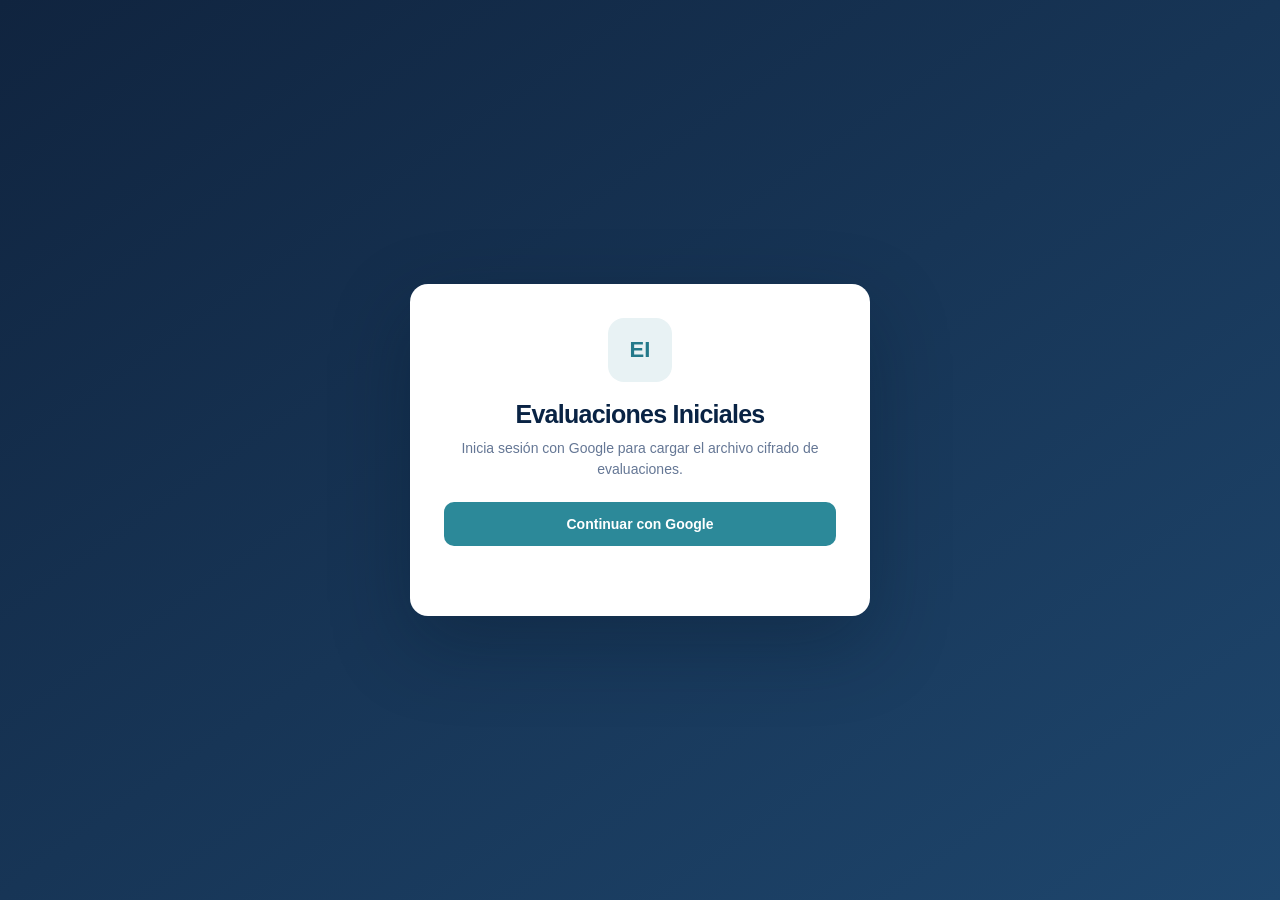
==== commit 9c78abea: "Update Evaluacion_Inicial_Gestion_Aula_ALPHA_0_3_9_DRIVE_API.html" ====
--- a/Evaluacion_Inicial_Gestion_Aula_ALPHA_0_3_9_DRIVE_API.html
+++ b/Evaluacion_Inicial_Gestion_Aula_ALPHA_0_3_9_DRIVE_API.html
@@ -1,4 +1,4 @@
-<!doctype html><html lang="es"><head><meta charset="utf-8"><meta name="viewport" content="width=device-width,initial-scale=1"><title>Sistema de Evaluación · Alpha 0.3.9+</title><style>
+<!doctype html><html lang="es"><head><meta charset="utf-8"><meta name="viewport" content="width=device-width,initial-scale=1"><title>Sistema de Evaluación · Alpha 0.5.2 Login Fix+</title><style>
 :root{--nav:#172b49;--nav2:#1f3557;--acc:#3f6ea3;--bg:#e9eef7;--line:#d6dfed;--muted:#69768c;--green:#16745a;--amber:#9b6918;--red:#a23b48;font-family:"Segoe UI",Arial,sans-serif}*{box-sizing:border-box}body{margin:0;background:var(--bg);color:#1e2a40;font-size:14px}.app{display:grid;grid-template-columns:292px 1fr;min-height:100vh}.side{position:sticky;top:0;height:100vh;overflow:auto;background:var(--nav);color:#fff;padding:18px 14px}.brand{display:flex;gap:11px;align-items:center;padding-bottom:16px;border-bottom:1px solid #ffffff22}.mark,.schoolLogo{width:52px;height:52px;background:#fff;color:var(--nav);border-radius:9px;display:grid;place-items:center;font:700 16px Georgia;overflow:hidden;flex:none}.schoolLogo img{width:100%;height:100%;object-fit:contain}.brand small{display:block;color:#b9c8de}.side label{display:block;margin:15px 5px 5px;color:#9fb2cf;font-size:11px;font-weight:800}.side select{width:100%;padding:9px;color:#fff;background:#203b62;border:1px solid #ffffff33;border-radius:7px}.cycle{width:100%;padding:9px 7px;border:0;background:none;color:#fff;text-align:left;font-weight:700;cursor:pointer}.rooms{margin-left:15px;padding-left:7px;border-left:1px solid #ffffff25}.room{width:100%;border:0;background:none;color:#d5dfed;text-align:left;padding:8px;border-radius:7px;cursor:pointer}.room:hover,.room.on{background:#fff;color:var(--nav);font-weight:700}.sideBtns{display:grid;gap:6px;margin-top:20px;padding-top:14px;border-top:1px solid #ffffff22}.main{min-width:0}.top{position:sticky;top:0;z-index:10;display:flex;justify-content:space-between;align-items:center;padding:12px 22px;background:#fff;border-bottom:1px solid var(--line)}.actions{display:flex;gap:7px;flex-wrap:wrap}.btn{border:1px solid var(--line);background:#fff;color:#1e2a40;padding:8px 11px;border-radius:7px;font:inherit;font-weight:600;cursor:pointer}.btn.primary{background:var(--nav2);border-color:var(--nav2);color:#fff}.btn.danger{color:var(--red)}.btn.sm{padding:5px 8px;font-size:12px}.side .btn{background:transparent;color:#fff;border-color:#ffffff35}.content{max-width:1220px;margin:auto;padding:24px}.hero,.head{display:flex;justify-content:space-between;align-items:flex-start;gap:12px}.hero{margin-bottom:18px}.ey{font-size:11px;font-weight:800;color:var(--acc);text-transform:uppercase}h1{font:700 30px Georgia;margin:4px 0}h2{font:700 21px Georgia;margin:3px 0 12px}.muted{color:var(--muted)}.card{background:#fff;border:1px solid var(--line);border-radius:11px;padding:20px;margin-bottom:18px;box-shadow:0 9px 25px #1a2a4414}.stats{display:grid;grid-template-columns:repeat(4,1fr);gap:10px;margin-bottom:18px}.stat{background:#fff;border:1px solid var(--line);border-radius:10px;padding:14px}.stat b{display:block;font-size:25px;color:var(--nav2)}.grid{display:grid;grid-template-columns:1fr 1fr;gap:10px}.full{grid-column:1/-1}.field label{display:block;font-size:11px;font-weight:800;color:var(--muted);margin-bottom:4px}.field input,.field textarea,.field select{width:100%;padding:8px;border:1px solid var(--line);border-radius:7px;font:inherit}.field textarea{min-height:60px}.students{display:grid;grid-template-columns:repeat(auto-fill,minmax(230px,1fr));gap:10px}.student{border:1px solid var(--line);border-radius:9px;padding:13px;cursor:pointer}.student:hover{border-color:var(--acc);transform:translateY(-1px)}.avatar{width:36px;height:36px;border-radius:50%;background:#dfe8f5;display:grid;place-items:center;color:var(--nav2);font-weight:800}.studentTop{display:flex;gap:9px;align-items:center}.studentTop div:nth-child(2){flex:1}.tag{display:inline-block;margin-top:8px;padding:4px 8px;border-radius:99px;background:#edf1f6;color:var(--muted);font-size:11px;font-weight:800}.tag.ok{background:#e5f3ed;color:var(--green)}.tag.work{background:#fbf0dc;color:var(--amber)}.tabs{position:sticky;top:61px;z-index:8;display:flex;gap:5px;overflow:auto;background:#edf2f8;border:1px solid var(--line);border-radius:9px;padding:8px;margin-bottom:15px}.section{scroll-margin-top:132px}.chips{display:grid;grid-template-columns:repeat(auto-fit,minmax(190px,1fr));gap:7px}.chip{border:1px solid var(--line);border-radius:7px;padding:7px;background:#fff}.area{padding:0;overflow:hidden}.areaHead{padding:14px 17px;background:#e4ecf7;border-top:4px solid var(--nav2)}.areaBody{padding:14px}.block{border:1px solid var(--line);border-radius:8px;overflow:hidden;margin-bottom:13px}.block h3{margin:0;padding:10px 12px;background:#f2f5fa}table{width:100%;border-collapse:collapse}th,td{border:1px solid var(--line);padding:7px;vertical-align:top}th{background:#f7f9fc;color:var(--muted);font-size:11px}.score{width:44px;text-align:center}.obs{width:100%;min-height:45px;border:1px solid var(--line);border-radius:6px}.ap{background:#fff6e7;border-left:4px solid var(--amber);padding:10px}.priority{display:grid;grid-template-columns:32px 1fr;gap:7px;margin:7px 0}.pnum{display:grid;place-items:center;background:var(--nav2);color:#fff;border-radius:6px}.modal{position:fixed;inset:0;background:#081425aa;display:none;place-items:center;z-index:30;padding:16px}.modal.open{display:grid}.modalbox{width:min(620px,100%);max-height:90vh;overflow:auto;background:#fff;border-radius:11px;padding:20px}.hidden{display:none!important}.warning{padding:9px;border-radius:7px;background:#fff6dc;border:1px solid #ead396;color:#745015;margin-bottom:14px;font-size:12px}@media(max-width:850px){.app{grid-template-columns:1fr}.side{position:static;height:auto}.stats,.grid{grid-template-columns:1fr}.top{position:static}}@media print{.side,.top,.noprint,.tabs,.warning{display:none!important}.app{display:block}.content{padding:0}.card{box-shadow:none}.area{break-before:page}}
 
 .sideCreate{margin:15px 0 4px}.sideCreate .btn{width:100%}.cycleRow{display:grid;grid-template-columns:30px 1fr;gap:3px;align-items:center}.cycleToggle{height:28px;border:1px solid #ffffff24;border-radius:6px;background:rgba(255,255,255,.07);color:#fff;cursor:pointer}.cycleName{border:0;background:none;color:#fff;text-align:left;padding:9px 5px;font-weight:700;cursor:pointer}.cycleName.on{background:rgba(255,255,255,.15);border-radius:7px}.treeEmpty{padding:7px}.navCards{display:grid;grid-template-columns:repeat(auto-fit,minmax(245px,1fr));gap:12px}.navCard{display:grid;grid-template-columns:44px 1fr auto;align-items:center;gap:12px;padding:15px;border:1px solid #d9e3ef;border-radius:14px;background:rgba(255,255,255,.78);cursor:pointer}.navIcon,.evalIcon{width:44px;height:44px;border-radius:12px;background:#e2ecf7;display:grid;place-items:center;font-weight:800;color:#2e5b8d}.emptyState{padding:24px;border:1px dashed #bdcbdc;border-radius:12px;color:var(--muted);text-align:center}.viewGap{margin-top:14px}.student.historical{background:#f5f7fa}.tag.promoted{background:#e8e2f6;color:#644a98}.tag.off{background:#eceff3;color:#687386}.historyNotice{margin:0 0 16px;padding:12px 14px;border-left:4px solid #7a68a0;background:#f1edf8;border-radius:8px;color:#57486f}.evalList{display:grid;gap:10px;margin-top:14px}.evalCard{display:flex;justify-content:space-between;gap:12px;align-items:center;padding:13px;border:1px solid #d9e2ee;border-radius:12px;background:#fff}.evalMain{display:flex;gap:12px;align-items:center;cursor:pointer;flex:1}.evalActions,.modalActions{display:flex;gap:7px;flex-wrap:wrap}.modalActions{justify-content:flex-end;margin-top:15px}body{background:radial-gradient(circle at 8% 8%,rgba(98,142,192,.22),transparent 28rem),linear-gradient(145deg,#edf3f9,#e6edf6 52%,#f5f7fa);background-attachment:fixed}.side{background:linear-gradient(160deg,rgba(20,40,69,.96),rgba(30,59,92,.9));backdrop-filter:blur(16px)}.card,.stat,.modalbox{background:rgba(255,255,255,.88);border:1px solid rgba(255,255,255,.78);box-shadow:0 16px 40px rgba(35,52,80,.09);backdrop-filter:blur(10px)}
@@ -23,6 +23,9 @@
 .professionalsWrap{margin-top:2px;padding:16px 17px;border:1px solid #dde5ee;border-radius:12px;background:#f8fafc}.professionalsHead{margin-bottom:12px}.professionalsHead h3{margin:0 0 3px;color:#0b2749;font-size:14px}.professionalList{display:grid;gap:9px}.professionalRow{display:grid;grid-template-columns:minmax(160px,.55fr) minmax(260px,1.45fr) auto;gap:10px;align-items:end;padding:11px 12px;border:1px solid #dde5ef;border-radius:10px;background:#fff}.professionalRow .field{margin:0}.professionalDelete{margin-bottom:1px}.professionalEmpty{padding:16px;border:1px dashed #d1dbe6;border-radius:9px;background:#fff;color:#657795;text-align:center;font-size:12px}
 @media(max-width:900px){.professionalRow{grid-template-columns:1fr}.professionalDelete{justify-self:start}}
 @media print{.professionalsWrap{border:1px solid #c8d2dc!important;background:#fff!important;padding:7px!important}.professionalRow{grid-template-columns:.7fr 1.3fr!important;padding:5px!important;border-color:#d2dae3!important;break-inside:avoid!important}.professionalsHead .muted,.professionalEmpty{font-size:7pt!important}}
+
+/* Alpha 0.4: Google Drive as source of truth + client-side encryption */
+.driveGate{position:fixed;inset:0;z-index:1000;display:grid;place-items:center;padding:22px;background:linear-gradient(145deg,#10243f,#1e466d)}.driveGate.hidden{display:none}.driveGateCard{width:min(460px,100%);padding:34px;border-radius:18px;background:#fff;box-shadow:0 28px 80px #06172b55;text-align:center}.driveGateLogo{width:64px;height:64px;margin:0 auto 18px;border-radius:16px;background:#e8f2f4;color:#23798a;display:grid;place-items:center;font-size:22px;font-weight:800}.driveGate h1{margin:0 0 9px;font-size:25px}.driveGate p{margin:0 0 22px;color:#657795;line-height:1.5}.driveGatePrimary{width:100%;height:44px;border:0;border-radius:10px;background:#2c8999;color:#fff;font:700 14px "Segoe UI",Arial,sans-serif;cursor:pointer}.driveGatePrimary:hover{background:#257b89}.driveGateStatus{min-height:22px;margin-top:14px;color:#52728b;font-size:12px}.driveGateStatus.error{color:#a63e49}.drivePasswordFields{display:grid;gap:13px;margin-bottom:14px;text-align:left}.drivePasswordFields label{display:grid;gap:6px;color:#526884;font-size:12px}.drivePasswordFields input{height:42px;padding:0 12px;border:1px solid #d5dfeb;border-radius:9px;font:inherit}.drivePasswordFields input:focus{outline:none;border-color:#82a5c4;box-shadow:0 0 0 3px #366b9d12}.drivePasswordHint{margin:-2px 0 15px;color:#738399;font-size:11px;text-align:left}.emptyDriveState{max-width:560px;margin:80px auto;padding:42px;border-radius:16px;background:#fff;box-shadow:0 5px 13px #19304e17;text-align:center}.emptyDriveIcon{width:60px;height:60px;margin:0 auto 15px;border-radius:14px;background:#e8f2f4;color:#23798a;display:grid;place-items:center;font-size:20px;font-weight:800}.emptyDriveState p{color:#657795}.lockedPlaceholder{min-height:60vh}
 </style><style>.top,.tabs,.evalHeader{background:#fff!important;opacity:1!important;backdrop-filter:none!important}.evalHeader{position:sticky;top:0;z-index:30;display:grid;grid-template-columns:auto 1fr auto;gap:12px;align-items:center;padding:12px 14px;border:1px solid var(--line);border-radius:10px;margin-bottom:8px;box-shadow:0 3px 12px #00000012}.identityRow{display:grid;grid-template-columns:auto 1fr;gap:18px;align-items:center;margin-bottom:18px}.evalLogo{width:110px;height:82px;border:1px solid var(--line);border-radius:8px;background:#fff;overflow:hidden}.evalLogo img{width:100%;height:100%;object-fit:contain}.legend{display:flex;gap:6px;flex-wrap:wrap}.legend span{font-size:11px;font-weight:750;padding:4px 8px;border-radius:999px;background:#edf2f8}.areaHead,.blockTitle{display:flex;justify-content:space-between;align-items:center;gap:10px}.blockTitle{padding:10px 12px;background:#f2f5fa}.blockTitle h3{padding:0}.contextBox{box-shadow:none}.chip{display:grid;grid-template-columns:auto 1fr auto;gap:7px;align-items:center}.apRow td{background:#fff4df}.apPanel{border-left:4px solid var(--amber);padding:11px}.apOptions{display:grid;grid-template-columns:1fr 1fr;gap:7px;margin:9px 0}.apGrid{display:grid;grid-template-columns:repeat(4,1fr);gap:7px}.nextBox{padding:10px}.priority{grid-template-columns:32px 1fr auto}.identityV22{background:linear-gradient(125deg,#fff 55%,#eff4fb)}@media(max-width:900px){.evalHeader{position:static;grid-template-columns:1fr}.identityRow,.apGrid,.apOptions{grid-template-columns:1fr}.tabs{top:0}.section{scroll-margin-top:75px}}@media print{.evalHeader{position:static;box-shadow:none}.identityRow{grid-template-columns:auto 1fr}.apGrid,.apOptions{grid-template-columns:1fr 1fr}.section{scroll-margin-top:0}}
 .tabs .btn.activeTab{background:var(--nav2);border-color:var(--nav2);color:#fff}
 .btn.success{background:#e9f7ef;border-color:#b8e3ca;color:#16745a}
@@ -33,20 +36,20 @@
 @media(max-width:700px){.evalMetaEdit{grid-template-columns:1fr}}
 @media print{.evalMetaEdit{display:none!important}}
 </style>
-<script src="https://apis.google.com/js/api.js" onload="gapiLoaded()"></script>
-<script src="https://accounts.google.com/gsi/client" onload="gisLoaded()"></script>
+<script src="https://apis.google.com/js/api.js" async defer></script>
+<script src="https://accounts.google.com/gsi/client" async defer></script>
 </head>
-<body><div class="app"><aside class="side"><div class="brand" style="cursor:pointer" title="Ir al inicio del curso" onclick="selectCourse(db.selected.courseId)"><div class="schoolLogo"><img src="https://site.educa.madrid.org/cpee.ramonycajal.getafe//wp-content/uploads/cpee.ramonycajal.getafe/2021/04/cropped-logo-del-cole-imagen.png" alt="Logo del CPEE Santiago Ramón y Cajal" onerror="this.style.display='none';this.parentElement.textContent='SE'"></div><div><b>CPEE Santiago Ramón y Cajal</b><small>Getafe (Madrid) · Sistema de Evaluación · Alpha 0.3.9</small></div></div><div class="sideCreate noprint"><button class="btn sm" onclick="addCourseUI()">+ Nuevo curso</button></div><label>CURSO ESCOLAR</label><select id="courseSelect" onchange="selectCourse(this.value)"></select><nav id="tree"></nav></aside><main class="main"><header class="top"><div id="crumb"></div><div class="actions noprint"><span id="status" class="muted">Preparado</span><button class="btn" onclick="exportDB()">Exportar</button><button class="btn" onclick="fileDB.click()">Importar</button><input id="fileDB" type="file" accept="application/json" hidden><button class="btn primary" id="gdriveBtn" onclick="handleAuthClick()" title="Sincronizar directamente con Google Drive API">Google Drive API ☁️</button><button class="btn primary" onclick="saveAndPrint()">PDF / Imprimir</button></div></header><div id="content" class="content"></div></main></div><div id="modal" class="modal" onclick="if(event.target===this)closeModal()"><div class="modalbox"><div class="head"><h2 id="modalTitle"></h2><button class="btn sm" onclick="closeModal()">Cerrar</button></div><div id="modalBody"></div></div></div>
+<body><div id="driveGate" class="driveGate"><div class="driveGateCard"><div class="driveGateLogo">EI</div><h1 id="driveGateTitle">Evaluaciones Iniciales</h1><p id="driveGateText">Inicia sesión con Google para cargar el archivo cifrado de evaluaciones.</p><div id="driveGateBody"><button type="button" class="driveGatePrimary" onclick="startDriveLogin()">Continuar con Google</button></div><div id="driveGateStatus" class="driveGateStatus" aria-live="polite"></div></div></div><div class="app"><aside class="side"><div class="brand" style="cursor:pointer" title="Ir al inicio del curso" onclick="selectCourse(db.selected.courseId)"><div class="schoolLogo"><img src="https://site.educa.madrid.org/cpee.ramonycajal.getafe//wp-content/uploads/cpee.ramonycajal.getafe/2021/04/cropped-logo-del-cole-imagen.png" alt="Logo del CPEE Santiago Ramón y Cajal" onerror="this.style.display='none';this.parentElement.textContent='SE'"></div><div><b>CPEE Santiago Ramón y Cajal</b><small>Getafe (Madrid) · Sistema de Evaluación · Alpha 0.5.2 Login Fix</small></div></div><div class="sideCreate noprint"><button class="btn sm" onclick="addCourseUI()">+ Nuevo curso</button></div><label>CURSO ESCOLAR</label><select id="courseSelect" onchange="selectCourse(this.value)"></select><nav id="tree"></nav></aside><main class="main"><header class="top"><div id="crumb"></div><div class="actions noprint"><span id="status" class="muted">Preparado</span><button class="btn" onclick="exportEncryptedBackup()">Copia cifrada</button><button class="btn primary" onclick="saveAndPrint()">PDF / Imprimir</button></div></header><div id="content" class="content"></div></main></div><div id="modal" class="modal" onclick="if(event.target===this)closeModal()"><div class="modalbox"><div class="head"><h2 id="modalTitle"></h2><button class="btn sm" onclick="closeModal()">Cerrar</button></div><div id="modalBody"></div></div></div>
 <script>
 'use strict';
 const KEY='sistema_evaluacion_v22',LEGACY_KEY='eval_aula_v19_relacional',id=()=>crypto.randomUUID?.()||Math.random().toString(36).slice(2)+Date.now().toString(36),clone=o=>JSON.parse(JSON.stringify(o)),esc=s=>String(s??'').replace(/[&<>"']/g,c=>({'&':'&amp;','<':'&lt;','>':'&gt;','"':'&quot;',"'":'&#39;'}[c]));
 function seed(){const c=id(),cy=id(),cl=id(),sid=id(),en=id(),ev=id();return{schemaVersion:26,selected:{courseId:c,cycleId:null,classId:null,studentId:null,evaluationId:null},courses:[{id:c,name:'2026-2027',active:true}],cycles:[{id:cy,courseId:c,name:'Ciclo Infantil',open:true}],classes:[{id:cl,cycleId:cy,name:'Aula Verde',tutor:'',professionals:'',notes:''}],students:[{id:sid,name:'Alumno/a de ejemplo',birth:'',active:true}],enrollments:[{id:en,studentId:sid,classId:cl,courseId:c,startDate:new Date().toISOString().slice(0,10),endDate:null,status:'active'}],evaluations:[{id:ev,studentId:sid,enrollmentId:en,courseId:c,classId:cl,title:'Evaluación inicial',date:new Date().toISOString().slice(0,10),status:'draft',updatedAt:new Date().toISOString(),data:evaluationData()}],promotions:[]}}
-let db;try{db=JSON.parse(localStorage.getItem(KEY))||JSON.parse(localStorage.getItem(LEGACY_KEY))||seed()}catch{db=seed()}let timer;
+function emptyDatabase(){return{schemaVersion:26,selected:{courseId:null,cycleId:null,classId:null,studentId:null,evaluationId:null},courses:[],cycles:[],classes:[],students:[],enrollments:[],evaluations:[],promotions:[]}}let db=emptyDatabase(),timer;
 function migrate(){db.schemaVersion=26;db.selected=db.selected||{};db.selected.cycleId=null;db.selected.evaluationId=null;db.evaluations=db.evaluations||[];db.enrollments=db.enrollments||[];db.promotions=db.promotions||[];db.evaluations.forEach((e,i)=>{e.title=e.title||'Evaluación '+(i+1);e.date=e.date||String(e.updatedAt||new Date().toISOString()).slice(0,10);e.status=e.status||'draft';if(!e.enrollmentId)e.enrollmentId=db.enrollments.find(x=>x.studentId===e.studentId&&x.courseId===e.courseId&&x.classId===e.classId)?.id||null})}migrate();
 const byId=(a,x)=>a.find(v=>v.id===x),course=()=>byId(db.courses,db.selected.courseId),selectedCycle=()=>byId(db.cycles,db.selected.cycleId),room=()=>byId(db.classes,db.selected.classId),cycleOf=c=>c?byId(db.cycles,c.cycleId):null,student=()=>byId(db.students,db.selected.studentId),contextEnrollment=(sid=student()?.id)=>db.enrollments.find(x=>x.studentId===sid&&x.courseId===db.selected.courseId&&(!db.selected.classId||x.classId===db.selected.classId))||db.enrollments.find(x=>x.studentId===sid&&x.courseId===db.selected.courseId),activeEnrollment=(sid=student()?.id)=>db.enrollments.find(x=>x.studentId===sid&&x.status==='active'),evaluation=()=>byId(db.evaluations,db.selected.evaluationId),evaluationsForEnrollment=en=>db.evaluations.filter(x=>x.enrollmentId===en?.id||(x.studentId===en?.studentId&&x.courseId===en?.courseId&&x.classId===en?.classId)).sort((a,b)=>(b.date||'').localeCompare(a.date||''));
 function setSaveStatus(t){const s=document.getElementById('status'),es=document.getElementById('evalStatus');if(s)s.textContent=t;if(es)es.textContent=t}function save(){clearTimeout(timer);timer=null;try{localStorage.setItem(KEY,JSON.stringify(db));setSaveStatus('Guardado local ✓')}catch{setSaveStatus('Exporta una copia')}}function changed(){setSaveStatus('Guardando…');clearTimeout(timer);timer=setTimeout(save,150)}function saveAndPrint(){save();window.print()}window.addEventListener('beforeunload',()=>{if(timer)save()});document.addEventListener('keydown',e=>{if(e.key==='Escape'&&modal.classList.contains('open'))closeModal()});
 function studentsInClass(cid){const ens=db.enrollments.filter(x=>x.classId===cid&&x.courseId===db.selected.courseId);return ens.map(en=>({student:byId(db.students,en.studentId),enrollment:en})).filter(x=>x.student)}function progress(sid,enrollmentId){const e=db.evaluations.filter(x=>x.studentId===sid&&(!enrollmentId||x.enrollmentId===enrollmentId)).sort((a,b)=>(b.date||'').localeCompare(a.date||''))[0];if(!e)return 0;let a=[];(e.data?.areas||[]).forEach(x=>x.blocks.forEach(b=>b.indicators.forEach(i=>a.push(i.score))));return a.length?Math.round(a.filter(Boolean).length/a.length*100):0}
-function render(){renderTree();const r=room(),st=student(),cy=selectedCycle(),ev=evaluation();crumb.innerHTML=`<b>${esc(course()?.name||'')}</b>${cy?' · '+esc(cy.name):''}${r?' · '+esc(r.name):''}${st?' · '+esc(st.name):''}${ev?' · '+esc(ev.title):''}`;ev&&st?renderEvaluation(st,ev):st?renderStudent(st):r?renderClass(r):cy?renderCycle(cy):renderCourse(course());save()}
+function render(){renderTree();const c=course(),r=room(),st=student(),cy=selectedCycle(),ev=evaluation();crumb.innerHTML=`<b>${esc(c?.name||'')}</b>${cy?' · '+esc(cy.name):''}${r?' · '+esc(r.name):''}${st?' · '+esc(st.name):''}${ev?' · '+esc(ev.title):''}`;if(!c){content.innerHTML=`<section class="emptyDriveState"><div class="emptyDriveIcon">EI</div><h1>Evaluaciones Iniciales</h1><p>El archivo cifrado está conectado, pero todavía no hay cursos.</p><button class="btn primary" onclick="addCourseUI()">+ Crear primer curso</button></section>`}else ev&&st?renderEvaluation(st,ev):st?renderStudent(st):r?renderClass(r):cy?renderCycle(cy):renderCourse(c);save()}
 function renderTree(){courseSelect.innerHTML=db.courses.map(c=>`<option value="${c.id}" ${c.id===db.selected.courseId?'selected':''}>${esc(c.name)}</option>`).join('');tree.innerHTML=db.cycles.filter(x=>x.courseId===db.selected.courseId).map(cy=>`<div class="treeCycle"><div class="cycleRow"><button class="cycleToggle" title="${cy.open?'Colapsar':'Expandir'}" onclick="event.stopPropagation();toggleCycle('${cy.id}')">${cy.open?'−':'+'}</button><button class="cycleName ${cy.id===db.selected.cycleId&&!db.selected.classId?'on':''}" onclick="openCycle('${cy.id}')">${esc(cy.name)}</button></div><div class="rooms ${cy.open?'':'hidden'}">${db.classes.filter(x=>x.cycleId===cy.id).map(r=>{const rows=studentsInClass(r.id),opened=r.id===db.selected.classId;return`<div class="treeRoom"><div class="roomRow"><button class="roomToggle" title="${opened?'Ocultar alumnos':'Mostrar alumnos'}" onclick="event.stopPropagation();toggleRoom('${r.id}')">${opened?'−':'+'}</button><button class="room ${opened&&!db.selected.studentId?'on':''}" onclick="openClass('${r.id}')">${esc(r.name)} <span class="roomCount">${rows.length}</span></button></div><div class="treeStudents ${opened?'':'hidden'}">${rows.map(({student:st,enrollment:en})=>{const promoted=en.status==='completed'&&db.promotions.some(p=>p.fromEnrollmentId===en.id);return`<button class="treeStudent ${st.id===db.selected.studentId?'on':''}" onclick="openStudent('${st.id}')"><span>${esc(st.name)}</span>${promoted?'<small>P</small>':en.status==='active'?'<small>A</small>':''}</button>`}).join('')||'<div class="muted treeEmpty">Sin alumnos</div>'}</div></div>`}).join('')||'<div class="muted treeEmpty">Sin aulas</div>'}</div></div>`).join('')}
 function selectCourse(x){db.selected={courseId:x,cycleId:null,classId:null,studentId:null,evaluationId:null};render()}
 function toggleCycle(x){const cy=byId(db.cycles,x);cy.open=!cy.open;renderTree();changed()}function toggleRoom(x){if(db.selected.classId===x){db.selected.classId=null;db.selected.studentId=null;db.selected.evaluationId=null}else{const r=byId(db.classes,x);db.selected.cycleId=r?.cycleId||null;db.selected.classId=x;db.selected.studentId=null;db.selected.evaluationId=null}render()}
@@ -103,114 +106,34 @@
 
 function exportDB(){save();download(db,'sistema_evaluacion_V26.json')}fileDB.onchange=e=>{const f=e.target.files[0];if(!f)return;let r=new FileReader();r.onload=()=>{try{const x=JSON.parse(r.result);if(!x.courses||!x.students||!x.evaluations)throw Error();db=x;migrate();db.classes.forEach(ensureRoomProfessionals);db.evaluations.forEach(ev=>ev.data=normalizeEvaluationData(ev.data));if(!byId(db.courses,db.selected.courseId)&&db.courses[0])db.selected.courseId=db.courses[0].id;render()}catch{alert('Archivo JSON no válido')}};r.readAsText(f);e.target.value=''};
 
-/* --- GOOGLE DRIVE API INTEGRATION --- */
-const CLIENT_ID = '503984601918-tv238rrh2fksfrlfi8cjsj5edqjqeud3.apps.googleusercontent.com';
-const SCOPES = 'https://www.googleapis.com/auth/drive.file';
-let tokenClient;
-let gapiInited = false;
-let gisInited = false;
+/* --- GOOGLE DRIVE: FUENTE DE VERDAD + CIFRADO --- */
+const CLIENT_ID='503984601918-tv238rrh2fksfrlfi8cjsj5edqjqeud3.apps.googleusercontent.com';
+const SCOPES='https://www.googleapis.com/auth/drive.file';
+const DRIVE_FILE_NAME='evaluaciones_iniciales_data.enc';
+const LEGACY_DRIVE_FILE_NAME='sistema_evaluacion_V26_drive.json';
+const KDF_ITERATIONS=250000;
+let tokenClient,gapiInited=false,gisInited=false,driveFileId=null,driveReady=false,cryptoPassword='',driveSaveTimer=null,pendingLegacyDb=null;
+function gateStatus(t,error=false){const el=document.getElementById('driveGateStatus');if(el){el.textContent=t||'';el.classList.toggle('error',error)}}
+function gateBody(html){document.getElementById('driveGateBody').innerHTML=html}
+async function initializeGoogleLibraries(){
+  gateStatus('Preparando acceso a Google…');
+  const started=Date.now();
+  while(Date.now()-started<15000){
+    try{
+      if(!gisInited&&window.google?.accounts?.oauth2){tokenClient=google.accounts.oauth2.initTokenClient({client_id:CLIENT_ID,scope:SCOPES,callback:()=>{}});gisInited=true}
+      if(!gapiInited&&window.gapi?.load){await new Promise((resolve,reject)=>gapi.load('client',{callback:resolve,onerror:()=>reject(Error('gapi.client')),timeout:4000,ontimeout:()=>reject(Error('gapi timeout'))}));await gapi.client.init({discoveryDocs:['https://www.googleapis.com/discovery/v1/apis/drive/v3/rest']});gapiInited=true}
+      if(gapiInited&&gisInited){gateStatus('Google preparado ✓');return true}
+    }catch(e){console.warn('Inicialización Google',e)}
+    await new Promise(r=>setTimeout(r,250));
+  }
+  gateStatus('No se pudo preparar Google. Si abres el HTML como file://, publícalo por HTTPS o localhost y registra ese origen en Google Cloud.',true);return false
+}
+window.addEventListener('load',initializeGoogleLibraries,{once:true});
+async function waitGoogleReady(){if(gapiInited&&gisInited)return true;return initializeGoogleLibraries()}
 
-function gapiLoaded() {
-    gapi.load('client', initializeGapiClient);
-}
-
-async function initializeGapiClient() {
-    await gapi.client.init({
-        discoveryDocs: ['https://www.googleapis.com/discovery/v1/apis/drive/v3/rest'],
-    });
-    gapiInited = true;
-}
-
-function gisLoaded() {
-    tokenClient = google.accounts.oauth2.initTokenClient({
-        client_id: CLIENT_ID,
-        scope: SCOPES,
-        callback: '',
-    });
-    gisInited = true;
-}
-
-setTimeout(() => {
-    if (!gapiInited && typeof gapi !== 'undefined') gapiLoaded();
-    if (!gisInited && typeof google !== 'undefined' && google.accounts) gisLoaded();
-}, 1000);
-
-function handleAuthClick() {
-    save();
-    if (!tokenClient) {
-        alert('Las librerías de Google se están cargando. Espera un segundo y vuelve a intentarlo.');
-        return;
-    }
-    tokenClient.callback = async (resp) => {
-        if (resp.error !== undefined) {
-            throw (resp);
-        }
-        document.getElementById('gdriveBtn').textContent = 'Sincronizando... 🔄';
-        await uploadOrCreateDriveFile();
-        document.getElementById('gdriveBtn').textContent = 'Google Drive API ☁️';
-    };
-
-    if (gapi.client.getToken() === null) {
-        tokenClient.requestAccessToken({prompt: 'consent'});
-    } else {
-        tokenClient.requestAccessToken({prompt: ''});
-    }
-}
-
-async function uploadOrCreateDriveFile() {
-    try {
-        save();
-        const fileName = 'sistema_evaluacion_V26_drive.json';
-        const fileContent = JSON.stringify(db, null, 2);
-        const accessToken = gapi.client.getToken().access_token;
-
-        const response = await gapi.client.drive.files.list({
-            q: `name='${fileName}' and trashed=false`,
-            fields: 'files(id, name)',
-        });
-        
-        const files = response.result.files;
-        const file = new Blob([fileContent], {type: 'application/json'});
-        
-        const metadata = {
-            name: fileName,
-            mimeType: 'application/json'
-        };
-
-        const form = new FormData();
-        form.append('metadata', new Blob([JSON.stringify(metadata)], {type: 'application/json'}));
-        form.append('file', file);
-
-        if (files && files.length > 0) {
-            const fileId = files[0].id;
-            const res = await fetch(`https://www.googleapis.com/upload/drive/v3/files/${fileId}?uploadType=multipart`, {
-                method: 'PATCH',
-                headers: { 'Authorization': 'Bearer ' + accessToken },
-                body: form
-            });
-            if (!res.ok) throw new Error('Error al actualizar en Drive');
-        } else {
-            const res = await fetch('https://www.googleapis.com/upload/drive/v3/files?uploadType=multipart', {
-                method: 'POST',
-                headers: { 'Authorization': 'Bearer ' + accessToken },
-                body: form
-            });
-            if (!res.ok) throw new Error('Error al crear en Drive');
-        }
-
-        showModal('Sincronización con Google Drive ☁️', `
-            <p><b>¡Sincronización completada con éxito!</b></p>
-            <p>Tus datos se han guardado directamente en tu cuenta de Google Drive bajo el archivo <b>${fileName}</b>.</p>
-            <div class="modalActions"><button class="btn primary" onclick="closeModal()">Aceptar</button></div>
-        `);
-    } catch (err) {
-        console.error(err);
-        alert('Error al conectar con Google Drive: ' + (err.message || err));
-    } finally {
-        document.getElementById('gdriveBtn').textContent = 'Google Drive API ☁️';
-    }
-}
-
+function handleAuthClick(){startDriveLogin()}
+window.addEventListener('beforeunload',e=>{if(driveSaveTimer){e.preventDefault();e.returnValue=''}});
+async function exportEncryptedBackup(){if(!driveReady||!cryptoPassword)return alert('Primero desbloquea los datos.');const content=await encryptDatabase(db,cryptoPassword),a=document.createElement('a');a.href=URL.createObjectURL(new Blob([content],{type:'application/json'}));a.download='evaluaciones_iniciales_data.enc';a.click();setTimeout(()=>URL.revokeObjectURL(a.href),500)}
 /* ===== V22: motor completo de evaluacion sobre el modelo relacional V19 ===== */
 function apOption(text){return{id:id(),text,checked:false}}
 function makeAP(){return{options:['Adulto de referencia','Otro adulto del aula','Especialista','Igual/compañero','Apoyo del entorno/material','Otro'].map(apOption),what:'',how:'',when:'',detail:''}}
@@ -243,5 +166,5 @@
 function exportStudentEvaluation(){download({schemaVersion:22,type:'student-evaluation',student:clone(student()),evaluation:clone(evalObj()),course:clone(course()),cycle:clone(cycleOf(room())),classroom:clone(room())},`evaluacion_${student().name.replace(/[^a-z0-9_-]+/gi,'_')}_V22.json`)}
 function importStudentEvaluation(ev){const f=ev.target.files[0];if(!f)return;const r=new FileReader();r.onload=()=>{try{const x=JSON.parse(r.result),d=x.evaluation?.data||x.data||x;if(!d.areas||!d.summary)throw Error();if(confirm('Se reemplazará la evaluación abierta. ¿Continuar?')){evalObj().data=normalizeEvaluationData(d);refreshEvalKeepScroll()}}catch{alert('Evaluación no válida')}};r.readAsText(f);ev.target.value=''}
 
-db.classes.forEach(ensureRoomProfessionals);db.schemaVersion=26;render();
+db.schemaVersion=26;renderTree();content.innerHTML='<div class="lockedPlaceholder"></div>';setSaveStatus('Esperando acceso a Google Drive…');
 </script></body></html>
